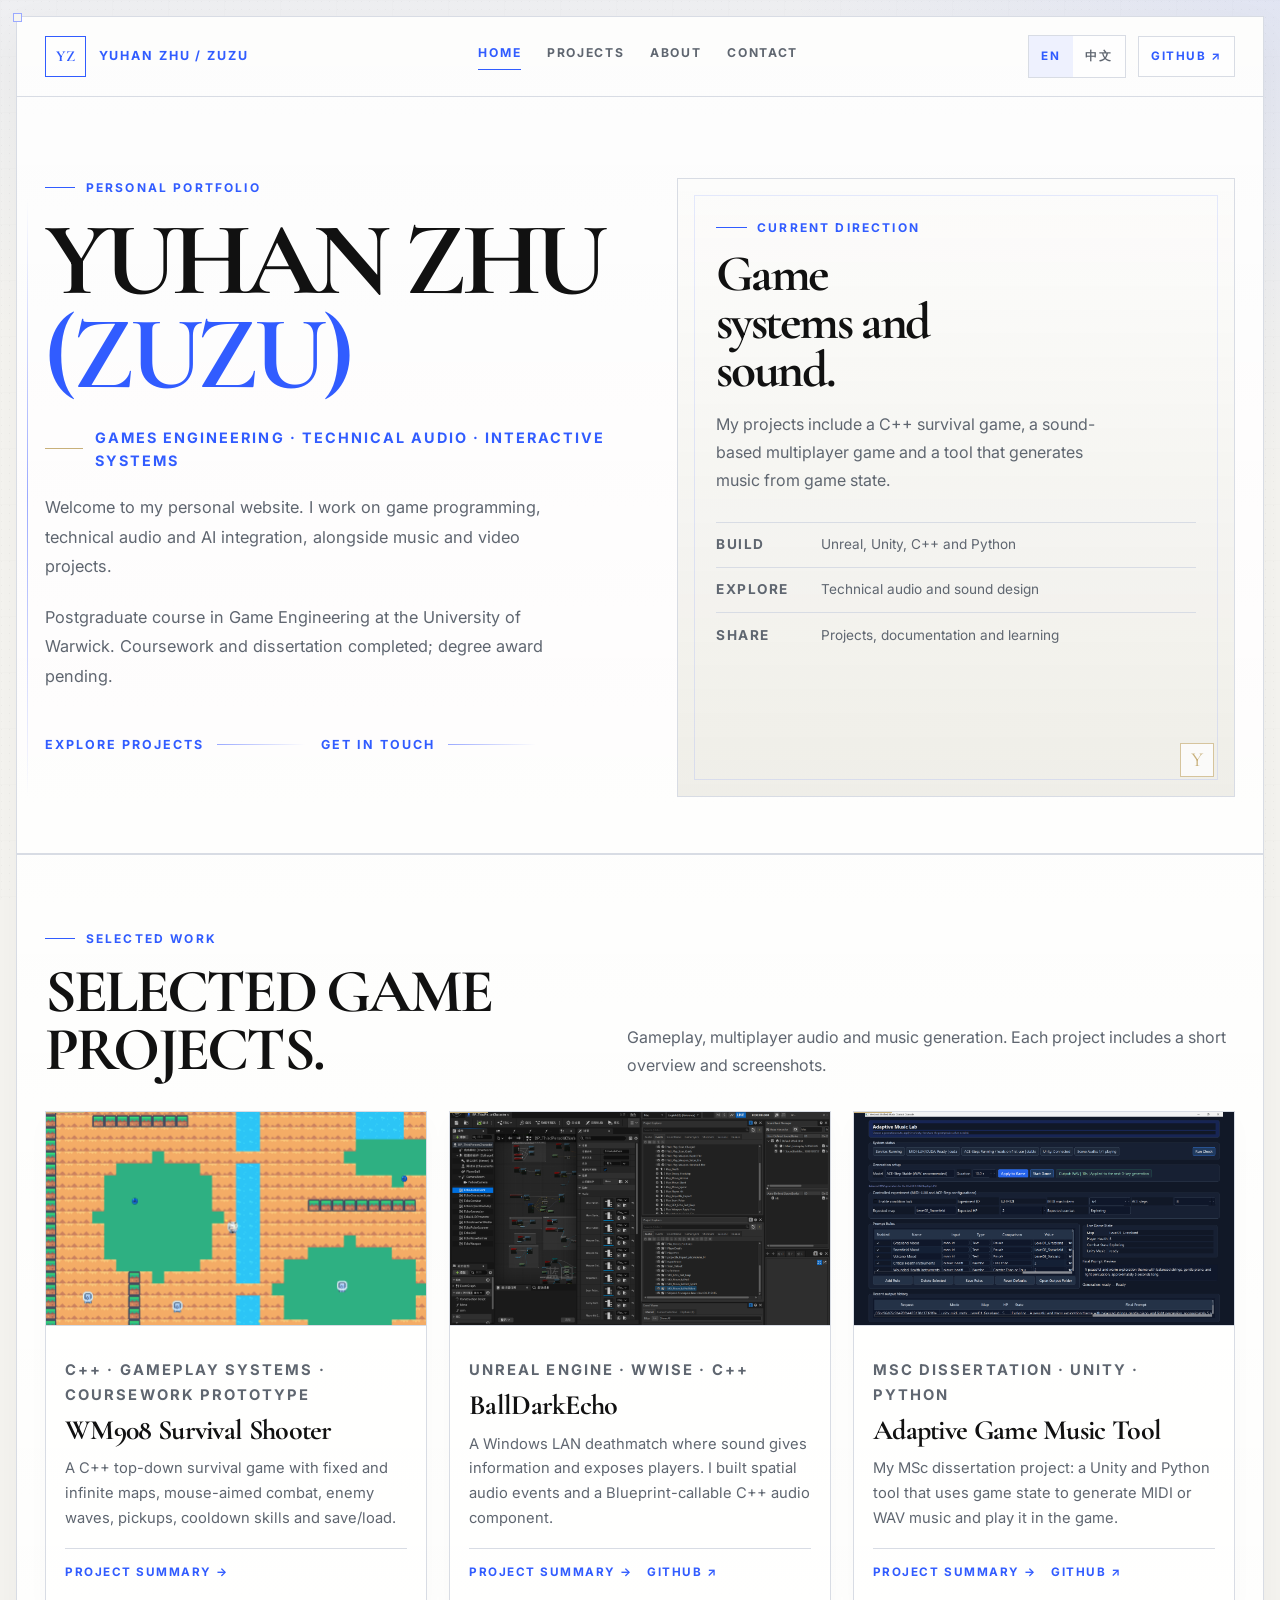
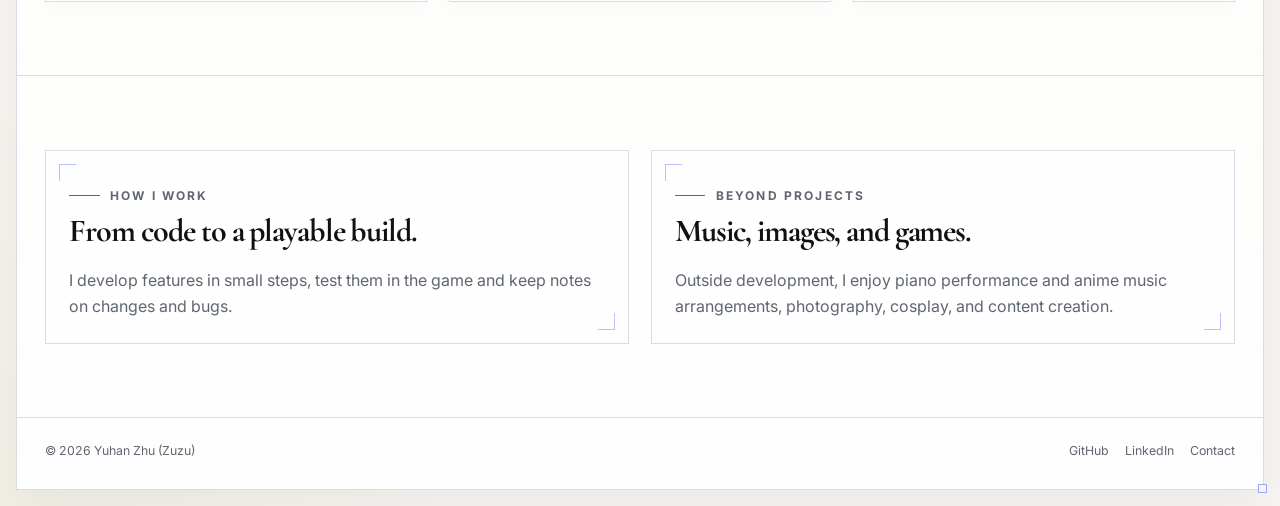
==== index.html @ 598cd9bc "Separate postgraduate summary and remove Now page" ====
<!doctype html>
<html lang="en" data-language="en">
<head>
  <meta charset="utf-8">
  <meta name="viewport" content="width=device-width, initial-scale=1">
  <title>Yuhan Zhu (Zuzu) | Personal Portfolio</title>
  <meta name="description" content="The personal portfolio of Yuhan Zhu (Zuzu), currently exploring game engineering, technical audio, interactive systems, and adaptive music.">
  <link rel="canonical" href="https://inovamenz-code.github.io/">
  <link rel="icon" type="image/svg+xml" href="assets/favicon.svg">
  <link rel="preconnect" href="https://fonts.googleapis.com">
  <link rel="preconnect" href="https://fonts.gstatic.com" crossorigin>
  <link href="https://fonts.googleapis.com/css2?family=Cormorant+Garamond:wght@600;700&family=Inter:wght@400;500;600;700;800&display=swap" rel="stylesheet">
  <link rel="stylesheet" href="assets/site.css?v=20261102-music-screenshots">
</head>
<body>
  <a class="skip-link" href="#main-content"><span data-lang="en">Skip to content</span><span data-lang="zh">跳至内容</span></a>
  <div class="site-shell">
    <header class="topbar">
      <a class="brand" href="index.html" aria-label="Yuhan Zhu home">
        <span class="brand-mark" aria-hidden="true">YZ</span>
        <span>Yuhan Zhu <span aria-hidden="true">/</span> Zuzu</span>
      </a>
      <nav class="site-nav" aria-label="Primary" data-label-en="Primary" data-label-zh="主导航">
        <a href="index.html" aria-current="page"><span data-lang="en">Home</span><span data-lang="zh">主页</span></a>
        <a href="projects.html"><span data-lang="en">Projects</span><span data-lang="zh">项目</span></a>
        <a href="about.html"><span data-lang="en">About</span><span data-lang="zh">关于我</span></a>
        <a href="contact.html"><span data-lang="en">Contact</span><span data-lang="zh">联系</span></a>
      </nav>
      <div class="nav-tools">
        <div class="lang-switch" aria-label="Language selection" data-label-en="Language selection" data-label-zh="语言选择">
          <button class="lang-button" type="button" data-set-language="en" aria-pressed="true">EN</button>
          <button class="lang-button" type="button" data-set-language="zh" aria-pressed="false">中文</button>
        </div>
        <a class="nav-github" href="https://github.com/inovamenz-code" target="_blank" rel="noopener noreferrer">GitHub ↗</a>
      </div>
    </header>

    <main id="main-content">
      <section class="hero">
        <div>
          <p class="eyebrow"><span data-lang="en">Personal portfolio</span><span data-lang="zh">个人主页</span></p>
          <h1><span data-lang="en">Yuhan Zhu <span>(Zuzu)</span></span><span data-lang="zh">朱语涵 <span>(Zuzu)</span></span></h1>
          <p class="hero-role"><span data-lang="en">Games Engineering · Technical Audio · Interactive Systems</span><span data-lang="zh">游戏工程 · 技术音频 · 交互式系统</span></p>
          <p class="hero-summary">
            <span data-lang-block="en">Welcome to my personal website. I work on game programming, technical audio and AI integration, alongside music and video projects.</span>
            <span data-lang-block="zh">欢迎来到我的个人网站。我做游戏编程、技术音频和 AI 集成，也参与音乐与影像创作。</span>
          </p>
          <p class="hero-summary">
            <span data-lang-block="en">Postgraduate course in Game Engineering at the University of Warwick. Coursework and dissertation completed; degree award pending.</span>
            <span data-lang-block="zh">华威大学游戏工程研究生课程与毕设已完成，学位待授予。</span>
          </p>
          <div class="button-row">
            <a class="button-primary" href="projects.html"><span data-lang="en">Explore projects</span><span data-lang="zh">查看项目</span></a>
            <a class="button-secondary" href="contact.html"><span data-lang="en">Get in touch</span><span data-lang="zh">联系我</span></a>
          </div>
        </div>
        <aside class="hero-panel" aria-label="Current direction" data-label-en="Current direction" data-label-zh="当前方向">
          <div class="hero-panel-inner">
            <p class="eyebrow"><span data-lang="en">Current direction</span><span data-lang="zh">当前方向</span></p>
            <h2><span data-lang="en">Game systems and sound.</span><span data-lang="zh">游戏系统与声音。</span></h2>
            <p><span data-lang-block="en">My projects include a C++ survival game, a sound-based multiplayer game and a tool that generates music from game state.</span><span data-lang-block="zh">我的项目包括 C++ 生存游戏、以声音定位的多人游戏，以及根据游戏状态生成音乐的工具。</span></p>
            <div class="signal-list">
              <div><strong><span data-lang="en">Build</span><span data-lang="zh">构建</span></strong><span><span data-lang="en">Unreal, Unity, C++ and Python</span><span data-lang="zh">Unreal、Unity、C++ 与 Python</span></span></div>
              <div><strong><span data-lang="en">Explore</span><span data-lang="zh">探索</span></strong><span><span data-lang="en">Technical audio and sound design</span><span data-lang="zh">技术音频与音效设计</span></span></div>
              <div><strong><span data-lang="en">Share</span><span data-lang="zh">分享</span></strong><span><span data-lang="en">Projects, documentation and learning</span><span data-lang="zh">项目、文档与学习记录</span></span></div>
            </div>
          </div>
        </aside>
      </section>

      <section class="section" aria-labelledby="featured-title">
        <div class="section-head">
          <div>
            <p class="eyebrow"><span data-lang="en">Selected work</span><span data-lang="zh">精选项目</span></p>
            <h2 class="section-title" id="featured-title"><span data-lang="en">Selected game projects.</span><span data-lang="zh">游戏与音频作品。</span></h2>
          </div>
          <p class="section-intro"><span data-lang-block="en">Gameplay, multiplayer audio and music generation. Each project includes a short overview and screenshots.</span><span data-lang-block="zh">玩法系统、多人游戏音频与音乐生成。下面是项目简介和实际截图。</span></p>
        </div>
        <div class="project-grid">
          <article class="project-card">
            <img class="project-image" src="assets/images/wm908-survival-shooter.png" alt="Gameplay screenshot from the WM908 Survival Shooter prototype" data-alt-en="Gameplay screenshot from the WM908 Survival Shooter prototype" data-alt-zh="WM908 生存射击原型的实际游戏画面">
            <div class="project-body">
              <p class="project-kicker">C++ · Gameplay Systems · Coursework Prototype</p>
              <h3><span data-lang="en">WM908 Survival Shooter</span><span data-lang="zh">WM908 生存射击原型</span></h3>
              <p><span data-lang-block="en">A C++ top-down survival game with fixed and infinite maps, mouse-aimed combat, enemy waves, pickups, cooldown skills and save/load.</span><span data-lang-block="zh">用 C++ 制作的俯视生存游戏，包含固定与无限地图、鼠标瞄准战斗、敌人生成、拾取物、冷却技能和存档读档。</span></p>
              <div class="project-links"><a href="projects.html#survival-prototype"><span data-lang="en">Project summary →</span><span data-lang="zh">项目简介 →</span></a></div>
            </div>
          </article>
          <article class="project-card">
            <img class="project-image" src="assets/images/darkecho-audio-system.png" alt="Unreal Blueprint and Wwise event setup for BallDarkEcho" data-alt-en="Unreal Blueprint and Wwise event setup for BallDarkEcho" data-alt-zh="BallDarkEcho 的 Unreal Blueprint 与 Wwise 事件设置">
            <div class="project-body">
              <p class="project-kicker">Unreal Engine · Wwise · C++</p>
              <h3>BallDarkEcho</h3>
              <p><span data-lang-block="en">A Windows LAN deathmatch where sound gives information and exposes players. I built spatial audio events and a Blueprint-callable C++ audio component.</span><span data-lang-block="zh">一款 Windows 局域网死亡竞赛游戏：声音既传递信息，也会暴露玩家。我实现了空间音频事件与可供 Blueprint 调用的 C++ 音频组件。</span></p>
              <div class="project-links"><a href="projects.html#dark-echo"><span data-lang="en">Project summary →</span><span data-lang="zh">项目简介 →</span></a><a href="https://github.com/inovamenz-code/ball-dark-echo" target="_blank" rel="noopener noreferrer">GitHub ↗</a></div>
            </div>
          </article>
          <article class="project-card">
            <a class="project-media" href="assets/images/adaptive-music-control-console.png" target="_blank" rel="noopener noreferrer" aria-label="Open full-size music control console screenshot" data-label-en="Open full-size music control console screenshot" data-label-zh="查看音乐控制台完整截图">
              <img class="project-image project-image--ui" src="assets/images/adaptive-music-control-console.png" alt="Adaptive Music Lab control console with model selection, prompt rules and live Unity state" data-alt-en="Adaptive Music Lab control console with model selection, prompt rules and live Unity state" data-alt-zh="Adaptive Music Lab 控制台：模型选择、提示词规则与 Unity 实时状态" loading="lazy" decoding="async">
            </a>
            <div class="project-body">
              <p class="project-kicker">MSc Dissertation · Unity · Python</p>
              <h3><span data-lang="en">Adaptive Game Music Tool</span><span data-lang="zh">自适应游戏音乐工具</span></h3>
              <p><span data-lang-block="en">My MSc dissertation project: a Unity and Python tool that uses game state to generate MIDI or WAV music and play it in the game.</span><span data-lang-block="zh">我的硕士毕设项目：使用 Unity 与 Python，根据游戏状态生成 MIDI 或 WAV 音乐，并在游戏中播放。</span></p>
              <div class="project-links"><a href="projects.html#adaptive-music"><span data-lang="en">Project summary →</span><span data-lang="zh">项目简介 →</span></a><a href="https://github.com/inovamenz-code/adaptive-game-music" target="_blank" rel="noopener noreferrer">GitHub ↗</a></div>
            </div>
          </article>
        </div>
      </section>

      <section class="section" aria-labelledby="approach-title">
        <div class="info-grid">
          <article class="info-card">
            <p class="eyebrow"><span data-lang="en">How I work</span><span data-lang="zh">我的工作方式</span></p>
            <h2 id="approach-title"><span data-lang="en">From code to a playable build.</span><span data-lang="zh">从代码到可运行的版本。</span></h2>
            <p><span data-lang-block="en">I develop features in small steps, test them in the game and keep notes on changes and bugs.</span><span data-lang-block="zh">我习惯逐步实现功能，放进游戏里测试，并记录改动和遇到的问题。</span></p>
          </article>
          <article class="info-card">
            <p class="eyebrow"><span data-lang="en">Beyond projects</span><span data-lang="zh">项目之外</span></p>
            <h2><span data-lang="en">Music, images, and games.</span><span data-lang="zh">音乐、影像与游戏。</span></h2>
            <p><span data-lang-block="en">Outside development, I enjoy piano performance and anime music arrangements, photography, cosplay, and content creation.</span><span data-lang-block="zh">开发之外，我喜欢钢琴演奏与动漫音乐改编，也关注摄影、Cosplay 和内容创作。</span></p>
          </article>
        </div>
      </section>
    </main>

    <footer class="site-footer">
      <span>© 2026 Yuhan Zhu (Zuzu)</span>
      <nav aria-label="Footer" data-label-en="Footer" data-label-zh="页脚导航"><a href="https://github.com/inovamenz-code" target="_blank" rel="noopener noreferrer">GitHub</a><a href="https://www.linkedin.com/in/yuhan-zhu-52607a36a/" target="_blank" rel="noopener noreferrer">LinkedIn</a><a href="contact.html"><span data-lang="en">Contact</span><span data-lang="zh">联系</span></a></nav>
    </footer>
  </div>
  <script src="assets/site.js"></script>
</body>
</html>
---- assets/site.css ----
:root {
  --bg-main: #f6f5f1;
  --bg-soft: #efeee8;
  --bg-panel: rgba(255, 255, 255, 0.78);
  --text-main: #111111;
  --text-muted: #5f6670;
  --line-soft: #d8dce4;
  --blue-main: #315cff;
  --blue-soft: #6c86ff;
  --blue-line: #9aa9ff;
  --gold-main: #c8b07a;
  --shadow-soft: 0 18px 45px rgba(17, 17, 17, 0.05);
  --content-width: 1380px;
}

* { box-sizing: border-box; }

html { scroll-behavior: smooth; }

body {
  margin: 0;
  overflow-x: hidden;
  color: var(--text-main);
  font-family: Inter, ui-sans-serif, system-ui, -apple-system, BlinkMacSystemFont, "Segoe UI", sans-serif;
  line-height: 1.6;
  background:
    linear-gradient(180deg, rgba(49, 92, 255, 0.04), transparent 16%),
    radial-gradient(circle at top right, rgba(49, 92, 255, 0.07), transparent 20%),
    radial-gradient(circle at bottom left, rgba(200, 176, 122, 0.09), transparent 18%),
    var(--bg-main);
}

body::before {
  position: fixed;
  z-index: -1;
  inset: 0;
  opacity: 0.55;
  pointer-events: none;
  background-image:
    linear-gradient(rgba(0, 0, 0, 0.016) 1px, transparent 1px),
    linear-gradient(90deg, rgba(0, 0, 0, 0.016) 1px, transparent 1px),
    radial-gradient(circle at 20% 20%, rgba(0, 0, 0, 0.06) 0.6px, transparent 0.8px);
  background-size: 56px 56px, 56px 56px, 8px 8px;
  content: "";
}

a { color: inherit; text-decoration: none; }

button { font: inherit; }

img,
svg { display: block; max-width: 100%; }

a:focus-visible,
button:focus-visible {
  outline: 2px solid var(--blue-main);
  outline-offset: 4px;
}

.skip-link {
  position: absolute;
  z-index: 20;
  top: -4rem;
  left: 1rem;
  padding: 0.6rem 0.9rem;
  color: #fff;
  background: var(--blue-main);
}

.skip-link:focus { top: 1rem; }

.site-shell {
  position: relative;
  width: min(calc(100% - 32px), var(--content-width));
  min-height: calc(100vh - 32px);
  margin: 16px auto;
  border: 1px solid var(--line-soft);
  background:
    linear-gradient(180deg, rgba(255, 255, 255, 0.82), rgba(255, 255, 255, 0.9)),
    var(--bg-main);
  box-shadow: var(--shadow-soft);
}

.site-shell::before,
.site-shell::after {
  position: absolute;
  width: 7px;
  height: 7px;
  border: 1px solid var(--blue-line);
  background: var(--bg-main);
  content: "";
}

.site-shell::before { top: -4px; left: -4px; }
.site-shell::after { right: -4px; bottom: -4px; }

.topbar,
.hero,
.page-hero,
.section,
.site-footer {
  position: relative;
  padding-right: clamp(18px, 3vw, 28px);
  padding-left: clamp(18px, 3vw, 28px);
}

.topbar {
  display: flex;
  align-items: center;
  justify-content: space-between;
  gap: 1.25rem;
  padding-top: 1.1rem;
  padding-bottom: 1.1rem;
  border-bottom: 1px solid var(--line-soft);
  flex-wrap: wrap;
}

.brand {
  display: inline-flex;
  align-items: center;
  gap: 0.8rem;
  color: var(--blue-main);
  font-size: 0.78rem;
  font-weight: 700;
  letter-spacing: 0.15em;
  text-transform: uppercase;
  white-space: nowrap;
}

.brand-mark {
  display: grid;
  width: 2.55rem;
  height: 2.55rem;
  place-items: center;
  border: 1px solid var(--blue-main);
  color: var(--blue-main);
  background: rgba(255, 255, 255, 0.55);
  clip-path: none;
  font-family: "Cormorant Garamond", Georgia, serif;
  font-size: 0.96rem;
  font-weight: 700;
  letter-spacing: 0;
}

.site-nav {
  display: flex;
  align-items: center;
  justify-content: center;
  gap: clamp(0.75rem, 2vw, 1.75rem);
  flex-wrap: wrap;
}

.site-nav a {
  position: relative;
  padding: 0 0 0.5rem;
  color: var(--text-muted);
  font-size: 0.76rem;
  font-weight: 700;
  letter-spacing: 0.14em;
  text-transform: uppercase;
  transition: color 180ms ease;
}

.site-nav a::after {
  position: absolute;
  right: 0;
  bottom: 0;
  left: 0;
  height: 1px;
  background: var(--blue-main);
  transform: scaleX(0);
  transform-origin: left;
  transition: transform 180ms ease;
  content: "";
}

.site-nav a:hover,
.site-nav a[aria-current="page"] { color: var(--blue-main); }

.site-nav a:hover::after,
.site-nav a[aria-current="page"]::after { transform: scaleX(1); }

.nav-tools {
  display: flex;
  align-items: center;
  gap: 0.75rem;
  flex-wrap: wrap;
}

.lang-switch {
  display: inline-flex;
  overflow: hidden;
  border: 1px solid var(--line-soft);
  background: var(--bg-panel);
}

.lang-button,
.nav-github {
  display: inline-flex;
  align-items: center;
  min-height: 2.6rem;
  padding: 0.6rem 0.78rem;
  border: 0;
  color: var(--text-muted);
  background: transparent;
  font-size: 0.73rem;
  font-weight: 700;
  letter-spacing: 0.13em;
  text-transform: uppercase;
  transition: border-color 180ms ease, transform 180ms ease, background 180ms ease, color 180ms ease;
}

.lang-button { cursor: pointer; }

.lang-button[aria-pressed="true"] {
  color: var(--blue-main);
  background: rgba(49, 92, 255, 0.08);
}

.nav-github {
  border: 1px solid var(--line-soft);
  color: var(--blue-main);
  background: var(--bg-panel);
}

.nav-github:hover,
.lang-button:hover {
  color: var(--blue-main);
  border-color: var(--blue-main);
  background: rgba(49, 92, 255, 0.04);
  transform: translateY(-1px);
}

main { min-height: calc(100vh - 180px); }

.eyebrow {
  display: flex;
  align-items: center;
  gap: 0.65rem;
  margin: 0 0 0.9rem;
  color: var(--blue-main);
  font-size: 0.75rem;
  font-weight: 700;
  letter-spacing: 0.18em;
  text-transform: uppercase;
}

.eyebrow::before {
  width: 1.9rem;
  height: 1px;
  background: currentColor;
  content: "";
}

.hero {
  display: grid;
  grid-template-columns: minmax(0, 1.02fr) minmax(320px, 0.98fr);
  gap: clamp(1.8rem, 4vw, 3.5rem);
  padding-top: clamp(2.4rem, 7vw, 5.1rem);
  padding-bottom: clamp(2.2rem, 5vw, 3.5rem);
  border-bottom: 1px solid var(--line-soft);
}

.hero > div:first-child { position: relative; padding-bottom: 1.9rem; }

.hero > div:first-child::before {
  position: absolute;
  top: 1.25rem;
  bottom: 0;
  left: -1.1rem;
  width: 1px;
  background: linear-gradient(180deg, transparent, var(--blue-line), transparent);
  content: "";
}

.hero h1,
.page-title {
  max-width: 14ch;
  margin: 1.05rem 0 0;
  color: var(--text-main);
  font-family: "Cormorant Garamond", Georgia, serif;
  font-size: clamp(3.7rem, 8.5vw, 6.5rem);
  font-weight: 700;
  letter-spacing: -0.05em;
  line-height: 0.9;
  text-transform: uppercase;
}

.hero h1 > span { color: var(--text-main); }
.hero h1 > span > span { color: var(--blue-main); }

.hero-role {
  display: flex;
  align-items: center;
  gap: 0.75rem;
  margin: 1.5rem 0 0;
  color: var(--blue-main);
  font-size: 0.9rem;
  font-weight: 700;
  letter-spacing: 0.14em;
  text-transform: uppercase;
}

.hero-role::before {
  width: 2.7rem;
  height: 1px;
  background: var(--gold-main);
  content: "";
}

.hero-summary {
  max-width: 34rem;
  margin: 1.35rem 0 0;
  color: var(--text-muted);
  font-size: 1.02rem;
  line-height: 1.8;
}

.button-row { display: flex; flex-wrap: wrap; gap: 1rem; margin-top: 2rem; }

.button-primary,
.button-secondary {
  display: inline-flex;
  align-items: center;
  min-height: 2.75rem;
  padding: 0.6rem 0;
  border: 0;
  color: var(--blue-main);
  background: transparent;
  font-size: 0.78rem;
  font-weight: 700;
  letter-spacing: 0.16em;
  text-transform: uppercase;
  transition: color 180ms ease, transform 180ms ease;
}

.button-primary::after,
.button-secondary::after {
  width: 5.5rem;
  height: 1px;
  margin-left: 0.8rem;
  background: linear-gradient(90deg, var(--blue-line), transparent);
  content: "";
}

.button-primary:hover,
.button-secondary:hover { color: var(--text-main); transform: translateX(2px); }

.hero-panel {
  position: relative;
  min-height: 31rem;
  overflow: hidden;
  border: 1px solid var(--line-soft);
  color: var(--text-main);
  background:
    linear-gradient(180deg, rgba(255, 255, 255, 0.84), rgba(239, 238, 232, 0.94)),
    var(--bg-soft);
}

.hero-panel::before {
  position: absolute;
  inset: 1rem;
  border: 1px solid rgba(49, 92, 255, 0.12);
  content: "";
}

.hero-panel::after {
  position: absolute;
  right: 1.25rem;
  bottom: 1.2rem;
  display: grid;
  width: 2rem;
  height: 2rem;
  place-items: center;
  border: 1px solid rgba(200, 176, 122, 0.72);
  color: var(--gold-main);
  background: rgba(255, 255, 255, 0.72);
  font-family: "Cormorant Garamond", Georgia, serif;
  font-size: 1.25rem;
  content: "Y";
}

.hero-panel-inner { position: relative; z-index: 1; padding: clamp(1.5rem, 4vw, 2.4rem); }

.hero-panel .eyebrow { color: var(--blue-main); }

.hero-panel h2 {
  max-width: 10ch;
  margin: 0;
  color: var(--text-main);
  font-family: "Cormorant Garamond", Georgia, serif;
  font-size: clamp(2.65rem, 4vw, 4rem);
  letter-spacing: -0.045em;
  line-height: 0.93;
}

.hero-panel h2 span { color: var(--text-main); }

.hero-panel p:not(.eyebrow) {
  max-width: 24rem;
  margin: 1rem 0 0;
  color: var(--text-muted);
  line-height: 1.75;
}

.signal-list { display: grid; gap: 0.7rem; margin: 1.75rem 0 0; }

.signal-list div {
  display: flex;
  gap: 0.75rem;
  align-items: baseline;
  padding-top: 0.7rem;
  border-top: 1px solid var(--line-soft);
}

.signal-list strong {
  min-width: 5.8rem;
  color: var(--blue-main);
  font-size: 0.69rem;
  letter-spacing: 0.13em;
  text-transform: uppercase;
}

.signal-list span { min-width: 0; color: var(--text-muted); font-size: 0.85rem; overflow-wrap: anywhere; }

.section {
  padding-top: clamp(2.5rem, 6vw, 4.6rem);
  padding-bottom: clamp(2.5rem, 6vw, 4.6rem);
  border-top: 1px solid var(--line-soft);
}

.section:first-of-type { border-top: 0; }

.section-head {
  display: flex;
  align-items: end;
  justify-content: space-between;
  gap: 1.5rem;
  margin-bottom: 2rem;
}

.section-title {
  max-width: 19ch;
  margin: 0.6rem 0 0;
  color: var(--text-main);
  font-family: "Cormorant Garamond", Georgia, serif;
  font-size: clamp(2.4rem, 4.8vw, 4rem);
  letter-spacing: -0.045em;
  line-height: 0.95;
  text-transform: uppercase;
}

.section-intro,
.page-intro { max-width: 38rem; margin: 0; color: var(--text-muted); line-height: 1.75; }

.project-grid {
  display: grid;
  grid-template-columns: repeat(3, minmax(0, 1fr));
  gap: 1.35rem;
}

.project-grid--all { grid-template-columns: repeat(2, minmax(0, 1fr)); }

.project-card {
  position: relative;
  display: flex;
  flex-direction: column;
  min-height: 100%;
  overflow: hidden;
  border: 1px solid var(--line-soft);
  background: var(--bg-panel);
  box-shadow: 0 10px 22px rgba(17, 17, 17, 0.025);
  transition: transform 180ms ease, border-color 180ms ease, box-shadow 180ms ease;
}

.project-card::before {
  position: absolute;
  z-index: 1;
  top: 0;
  left: 0;
  width: 2.4rem;
  height: 1px;
  background: var(--gold-main);
  content: "";
}

.project-card:hover {
  border-color: rgba(49, 92, 255, 0.45);
  box-shadow: 0 16px 34px rgba(49, 92, 255, 0.08);
  transform: translateY(-4px);
}

.project-image {
  width: 100%;
  aspect-ratio: 16 / 9;
  object-fit: cover;
  border-bottom: 1px solid var(--line-soft);
  background: var(--bg-soft);
}

.project-media { display: block; }

.project-image--ui {
  object-fit: contain;
  background: #111827;
}

.project-card .project-media-caption {
  font-size: 0.8rem;
  line-height: 1.55;
}

.project-shot { margin: 1rem 0; }

.project-shot img {
  width: 100%;
  height: auto;
  border: 1px solid var(--line-soft);
}

.project-shot figcaption {
  margin-top: 0.6rem;
  color: var(--text-muted);
  font-size: 0.8rem;
  line-height: 1.55;
}

.project-body { display: flex; flex: 1; flex-direction: column; padding: 1.2rem; }

.project-kicker {
  margin: 0;
  color: var(--blue-main);
  font-size: 0.68rem;
  font-weight: 700;
  letter-spacing: 0.14em;
  text-transform: uppercase;
}

.project-card h2,
.project-card h3 {
  margin: 0.5rem 0 0;
  color: var(--text-main);
  font-family: "Cormorant Garamond", Georgia, serif;
  font-size: 1.75rem;
  letter-spacing: -0.025em;
  line-height: 1;
}

.project-card p { margin: 0.8rem 0 0; color: var(--text-muted); font-size: 0.92rem; line-height: 1.68; }

.tag-list { display: flex; flex-wrap: wrap; gap: 0.45rem; margin: 1.05rem 0 0; }

.tag {
  padding: 0.23rem 0.42rem;
  border: 1px solid var(--blue-line);
  color: var(--blue-main);
  background: rgba(49, 92, 255, 0.035);
  font-size: 0.64rem;
  font-weight: 700;
  letter-spacing: 0.1em;
  text-transform: uppercase;
}

.project-links {
  display: flex;
  flex-wrap: wrap;
  gap: 0.9rem;
  margin: 1.1rem 0 0;
  padding-top: 0.85rem;
  border-top: 1px solid var(--line-soft);
  color: var(--blue-main);
  font-size: 0.73rem;
  font-weight: 700;
  letter-spacing: 0.13em;
  text-transform: uppercase;
}

.project-links a:hover { color: var(--text-main); }

.page-hero { padding-top: clamp(2.8rem, 7vw, 5.7rem); padding-bottom: 3.1rem; }

.page-title { max-width: 16ch; font-size: clamp(3.1rem, 6.8vw, 5.7rem); }

.page-intro { margin-top: 1.25rem; font-size: 1.02rem; }

.info-grid { display: grid; grid-template-columns: repeat(2, minmax(0, 1fr)); gap: 1.35rem; }

.info-card {
  position: relative;
  padding: 1.45rem;
  border: 1px solid var(--line-soft);
  background: linear-gradient(180deg, rgba(255, 255, 255, 0.74), rgba(255, 255, 255, 0.48));
}

.info-card::before,
.info-card::after {
  position: absolute;
  width: 1rem;
  height: 1rem;
  border-top: 1px solid var(--blue-line);
  border-left: 1px solid var(--blue-line);
  opacity: 0.7;
  content: "";
}

.info-card::before { top: 0.8rem; left: 0.8rem; }
.info-card::after { right: 0.8rem; bottom: 0.8rem; transform: rotate(180deg); }

.info-card h2 {
  margin: 0;
  color: var(--text-main);
  font-family: "Cormorant Garamond", Georgia, serif;
  font-size: 2rem;
  letter-spacing: -0.035em;
}

.info-card p,
.info-card ul { position: relative; z-index: 1; color: var(--text-muted); }
.info-card p { margin: 0.75rem 0 0; }
.info-card ul { margin: 0.8rem 0 0; padding-left: 1.1rem; }
.info-card li + li { margin-top: 0.35rem; }

.timeline { display: grid; gap: 0; border-left: 1px solid var(--blue-line); }

.timeline-item { position: relative; padding: 0 0 2rem 1.5rem; }

.timeline-item::before {
  position: absolute;
  top: 0.45rem;
  left: -0.34rem;
  width: 0.64rem;
  height: 0.64rem;
  border: 1px solid var(--blue-main);
  border-radius: 50%;
  background: var(--bg-main);
  box-shadow: 0 0 0 4px rgba(49, 92, 255, 0.07);
  content: "";
}

.timeline-item:last-child { padding-bottom: 0; }
.timeline-item h2 { margin: 0; color: var(--text-main); font-size: 1.05rem; }
.timeline-item p { max-width: 48rem; margin: 0.35rem 0 0; color: var(--text-muted); }

.contact-panel {
  display: grid;
  grid-template-columns: 0.9fr 1.1fr;
  gap: 1.35rem;
  padding: clamp(1.5rem, 4vw, 3rem);
  border: 1px solid var(--line-soft);
  background: linear-gradient(135deg, rgba(49, 92, 255, 0.08), rgba(255, 255, 255, 0.76));
}

.contact-panel h2 {
  margin: 0;
  color: var(--text-main);
  font-family: "Cormorant Garamond", Georgia, serif;
  font-size: clamp(2.7rem, 5vw, 4rem);
  letter-spacing: -0.045em;
  line-height: 0.95;
}

.contact-panel p { max-width: 30rem; color: var(--text-muted); }
.contact-list { display: grid; gap: 0.7rem; align-content: center; }

.contact-link {
  display: flex;
  justify-content: space-between;
  gap: 1rem;
  padding: 0.85rem 0;
  border-bottom: 1px solid var(--line-soft);
}

.contact-link strong { color: var(--blue-main); font-size: 0.72rem; letter-spacing: 0.11em; text-transform: uppercase; }
.contact-link span { color: var(--text-muted); text-align: right; }
.contact-link:hover span { color: var(--blue-main); }

.notice { padding: 1rem 1.1rem; border-left: 1px solid var(--gold-main); color: #6a552e; background: #fff9ed; }
.notice p { margin: 0; }

.site-footer {
  display: flex;
  align-items: center;
  justify-content: space-between;
  gap: 1rem;
  padding-top: 1.4rem;
  padding-bottom: 1.8rem;
  border-top: 1px solid var(--line-soft);
  color: var(--text-muted);
  font-size: 0.77rem;
}

.site-footer nav { display: flex; gap: 1rem; flex-wrap: wrap; }
.site-footer a:hover { color: var(--blue-main); }

[data-lang="zh"],
[data-lang-block="zh"] { display: none; }

[data-lang-block="en"] { display: block; }

html[data-language="zh"] [data-lang="en"],
html[data-language="zh"] [data-lang-block="en"] { display: none; }

html[data-language="zh"] [data-lang="zh"] { display: inline; }
html[data-language="zh"] [data-lang-block="zh"] { display: block; }

@media (max-width: 980px) {
  .topbar { align-items: flex-start; flex-direction: column; }
  .site-nav { justify-content: flex-start; }
  .hero,
  .contact-panel { grid-template-columns: 1fr; }
  .hero-panel { min-height: auto; }
  .project-grid { grid-template-columns: repeat(2, minmax(0, 1fr)); }
}

@media (max-width: 620px) {
  .site-shell { width: min(calc(100% - 18px), var(--content-width)); margin: 9px auto; }
  .topbar { gap: 0.7rem; }
  .site-nav { gap: 0.75rem 1rem; }
  .site-nav a { font-size: 0.7rem; }
  .nav-tools { width: 100%; justify-content: space-between; }
  .hero { padding-top: 3.25rem; }
  .hero > div:first-child::before { left: -0.85rem; }
  .hero h1 { font-size: clamp(3.1rem, 17vw, 4.5rem); }
  .page-title { font-size: clamp(2.35rem, 12.5vw, 3.2rem); }
  .hero-panel { min-height: 25rem; }
  .project-grid,
  .project-grid--all,
  .info-grid { grid-template-columns: 1fr; }
  .section-head,
  .site-footer,
  .contact-link { align-items: flex-start; flex-direction: column; }
  .contact-link span { text-align: left; }
}

@media (prefers-reduced-motion: reduce) {
  html { scroll-behavior: auto; }
  *,
  *::before,
  *::after {
    scroll-behavior: auto !important;
    transition-duration: 0.01ms !important;
    animation-duration: 0.01ms !important;
    animation-iteration-count: 1 !important;
  }
}
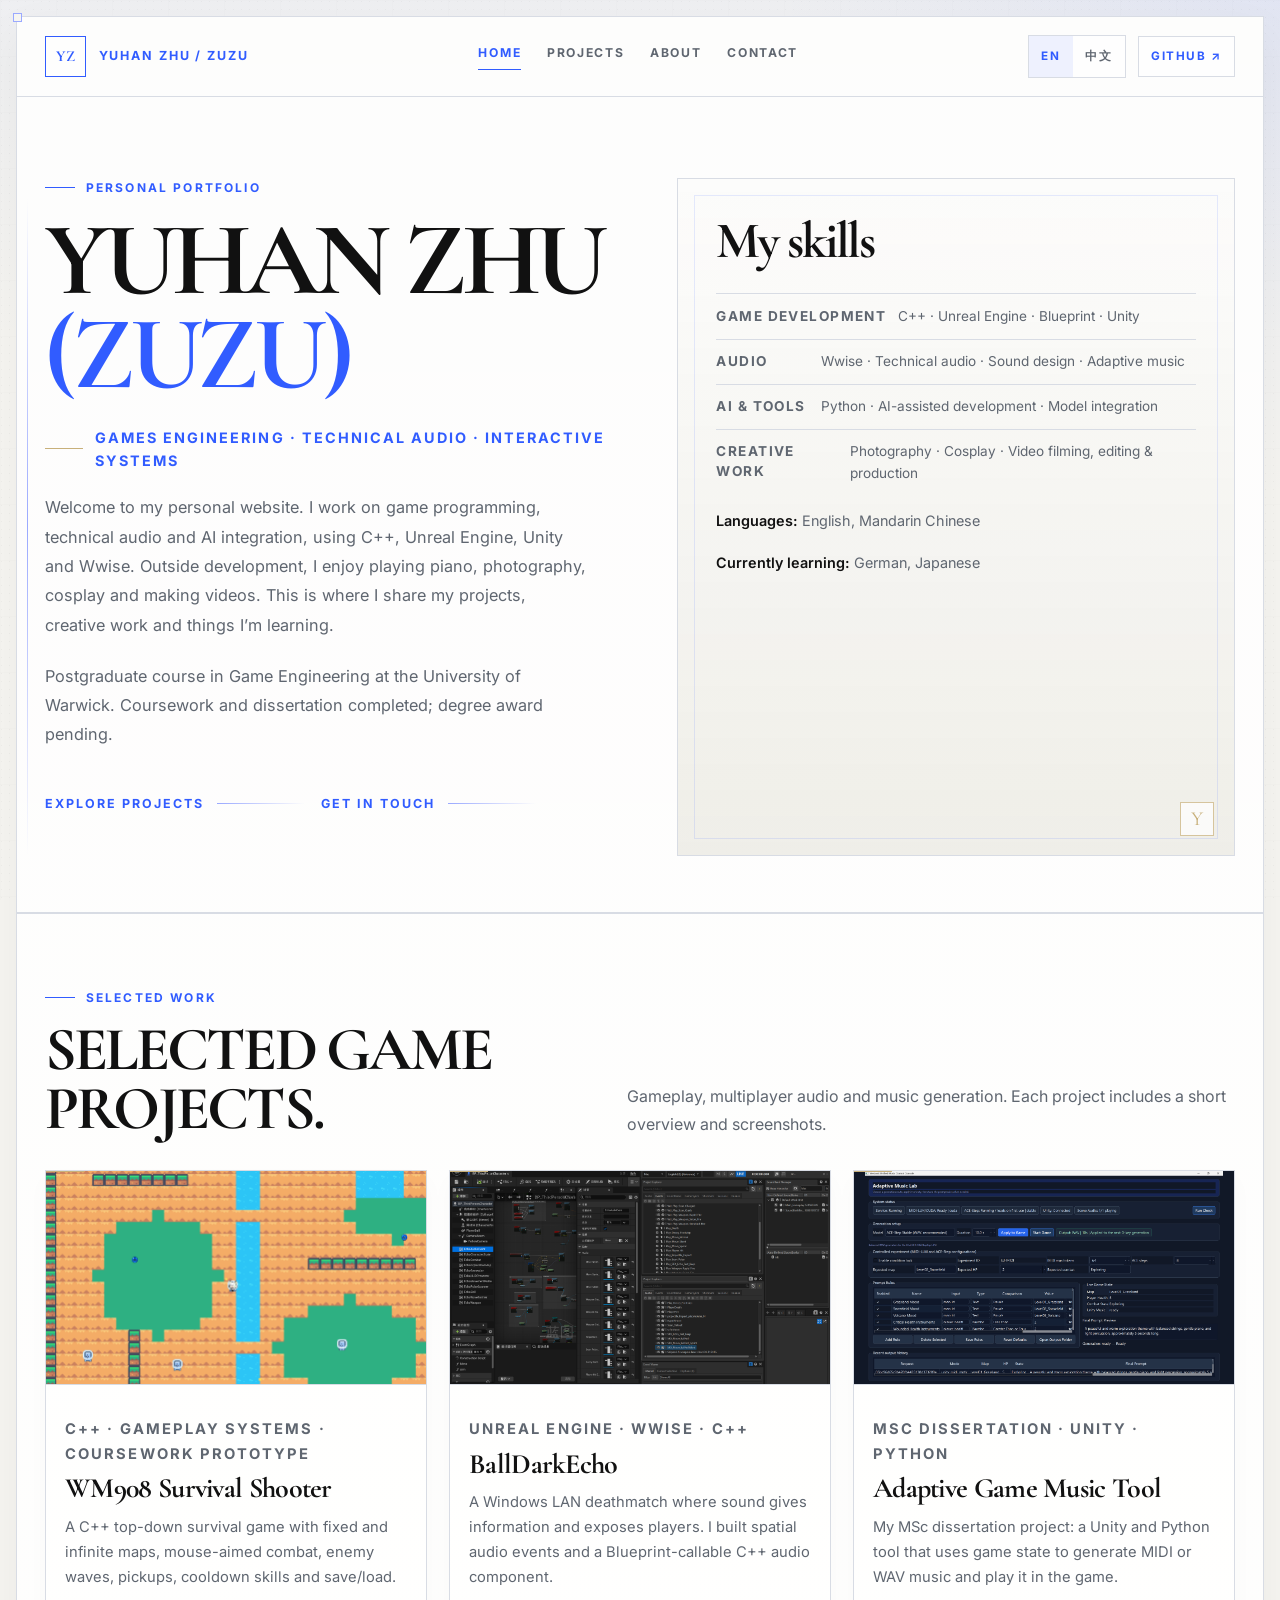
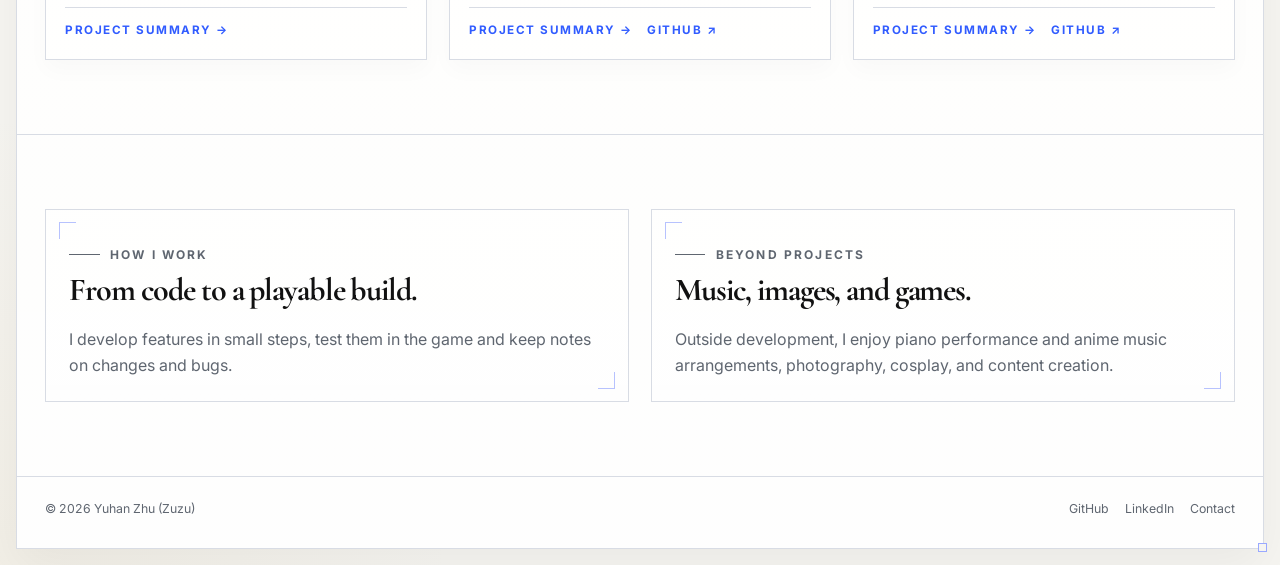
==== commit c6f16568: "Add personal introduction skills languages and contact interests" ====
--- a/index.html
+++ b/index.html
@@ -10,7 +10,7 @@
   <link rel="preconnect" href="https://fonts.googleapis.com">
   <link rel="preconnect" href="https://fonts.gstatic.com" crossorigin>
   <link href="https://fonts.googleapis.com/css2?family=Cormorant+Garamond:wght@600;700&family=Inter:wght@400;500;600;700;800&display=swap" rel="stylesheet">
-  <link rel="stylesheet" href="assets/site.css?v=20261102-music-screenshots">
+  <link rel="stylesheet" href="assets/site.css?v=20261102-personal-skills">
 </head>
 <body>
   <a class="skip-link" href="#main-content"><span data-lang="en">Skip to content</span><span data-lang="zh">跳至内容</span></a>
@@ -42,8 +42,8 @@
           <h1><span data-lang="en">Yuhan Zhu <span>(Zuzu)</span></span><span data-lang="zh">朱语涵 <span>(Zuzu)</span></span></h1>
           <p class="hero-role"><span data-lang="en">Games Engineering · Technical Audio · Interactive Systems</span><span data-lang="zh">游戏工程 · 技术音频 · 交互式系统</span></p>
           <p class="hero-summary">
-            <span data-lang-block="en">Welcome to my personal website. I work on game programming, technical audio and AI integration, alongside music and video projects.</span>
-            <span data-lang-block="zh">欢迎来到我的个人网站。我做游戏编程、技术音频和 AI 集成，也参与音乐与影像创作。</span>
+            <span data-lang-block="en">Welcome to my personal website. I work on game programming, technical audio and AI integration, using C++, Unreal Engine, Unity and Wwise. Outside development, I enjoy playing piano, photography, cosplay and making videos. This is where I share my projects, creative work and things I’m learning.</span>
+            <span data-lang-block="zh">欢迎来到我的个人网站。我做游戏编程、技术音频和 AI 集成，使用 C++、Unreal Engine、Unity 和 Wwise。开发之外，我喜欢弹钢琴、摄影、Cosplay，也参与视频拍摄与剪辑。在这里，我会分享自己的项目、创作和正在学习的东西。</span>
           </p>
           <p class="hero-summary">
             <span data-lang-block="en">Postgraduate course in Game Engineering at the University of Warwick. Coursework and dissertation completed; degree award pending.</span>
@@ -54,15 +54,18 @@
             <a class="button-secondary" href="contact.html"><span data-lang="en">Get in touch</span><span data-lang="zh">联系我</span></a>
           </div>
         </div>
-        <aside class="hero-panel" aria-label="Current direction" data-label-en="Current direction" data-label-zh="当前方向">
+        <aside class="hero-panel skills-panel" aria-label="My skills" data-label-en="My skills" data-label-zh="我的技能">
           <div class="hero-panel-inner">
-            <p class="eyebrow"><span data-lang="en">Current direction</span><span data-lang="zh">当前方向</span></p>
-            <h2><span data-lang="en">Game systems and sound.</span><span data-lang="zh">游戏系统与声音。</span></h2>
-            <p><span data-lang-block="en">My projects include a C++ survival game, a sound-based multiplayer game and a tool that generates music from game state.</span><span data-lang-block="zh">我的项目包括 C++ 生存游戏、以声音定位的多人游戏，以及根据游戏状态生成音乐的工具。</span></p>
+            <h2><span data-lang="en">My skills</span><span data-lang="zh">我的技能</span></h2>
             <div class="signal-list">
-              <div><strong><span data-lang="en">Build</span><span data-lang="zh">构建</span></strong><span><span data-lang="en">Unreal, Unity, C++ and Python</span><span data-lang="zh">Unreal、Unity、C++ 与 Python</span></span></div>
-              <div><strong><span data-lang="en">Explore</span><span data-lang="zh">探索</span></strong><span><span data-lang="en">Technical audio and sound design</span><span data-lang="zh">技术音频与音效设计</span></span></div>
-              <div><strong><span data-lang="en">Share</span><span data-lang="zh">分享</span></strong><span><span data-lang="en">Projects, documentation and learning</span><span data-lang="zh">项目、文档与学习记录</span></span></div>
+              <div><strong><span data-lang="en">Game development</span><span data-lang="zh">游戏开发</span></strong><span>C++ · Unreal Engine · Blueprint · Unity</span></div>
+              <div><strong><span data-lang="en">Audio</span><span data-lang="zh">音频</span></strong><span><span data-lang="en">Wwise · Technical audio · Sound design · Adaptive music</span><span data-lang="zh">Wwise · 技术音频 · 音效设计 · 自适应音乐</span></span></div>
+              <div><strong><span data-lang="en">AI &amp; tools</span><span data-lang="zh">AI 与工具</span></strong><span><span data-lang="en">Python · AI-assisted development · Model integration</span><span data-lang="zh">Python · AI 辅助开发 · 模型集成</span></span></div>
+              <div><strong><span data-lang="en">Creative work</span><span data-lang="zh">影像与创作</span></strong><span><span data-lang="en">Photography · Cosplay · Video filming, editing &amp; production</span><span data-lang="zh">摄影 · Cosplay · 视频拍摄、剪辑与制作</span></span></div>
+            </div>
+            <div class="language-details">
+              <p><strong><span data-lang="en">Languages:</span><span data-lang="zh">使用语言：</span></strong> <span data-lang="en">English, Mandarin Chinese</span><span data-lang="zh">英语、普通话</span></p>
+              <p><strong><span data-lang="en">Currently learning:</span><span data-lang="zh">正在学习：</span></strong> <span data-lang="en">German, Japanese</span><span data-lang="zh">德语、日语</span></p>
             </div>
           </div>
         </aside>
--- a/assets/site.css
+++ b/assets/site.css
@@ -673,6 +673,21 @@
 .contact-link strong { color: var(--blue-main); font-size: 0.72rem; letter-spacing: 0.11em; text-transform: uppercase; }
 .contact-link span { color: var(--text-muted); text-align: right; }
 .contact-link:hover span { color: var(--blue-main); }
+
+.skills-panel .signal-list div { grid-template-columns: minmax(7rem, 0.7fr) minmax(0, 1.3fr); }
+.skills-panel .signal-list strong { line-height: 1.5; }
+.language-details { margin-top: 1.5rem; }
+.language-details p { margin: 0.4rem 0; color: var(--text-muted); font-size: 0.9rem; line-height: 1.65; }
+.language-details strong { color: var(--text-main); font-weight: 600; }
+.contact-base { margin: 1.5rem 0 0; color: var(--text-muted); }
+.contact-interests { border-left: 1px solid var(--line-soft); padding-left: clamp(1.25rem, 3vw, 2.5rem); }
+.contact-interests p:not(.eyebrow) { margin-top: 1.5rem; line-height: 1.8; }
+
+@media (max-width: 700px) {
+  .contact-interests { border-left: 0; border-top: 1px solid var(--line-soft); padding: 1.5rem 0 0; }
+  .skills-panel .signal-list div { grid-template-columns: 1fr; gap: 0.35rem; }
+  .contact-link { flex-wrap: wrap; }
+}
 
 .notice { padding: 1rem 1.1rem; border-left: 1px solid var(--gold-main); color: #6a552e; background: #fff9ed; }
 .notice p { margin: 0; }
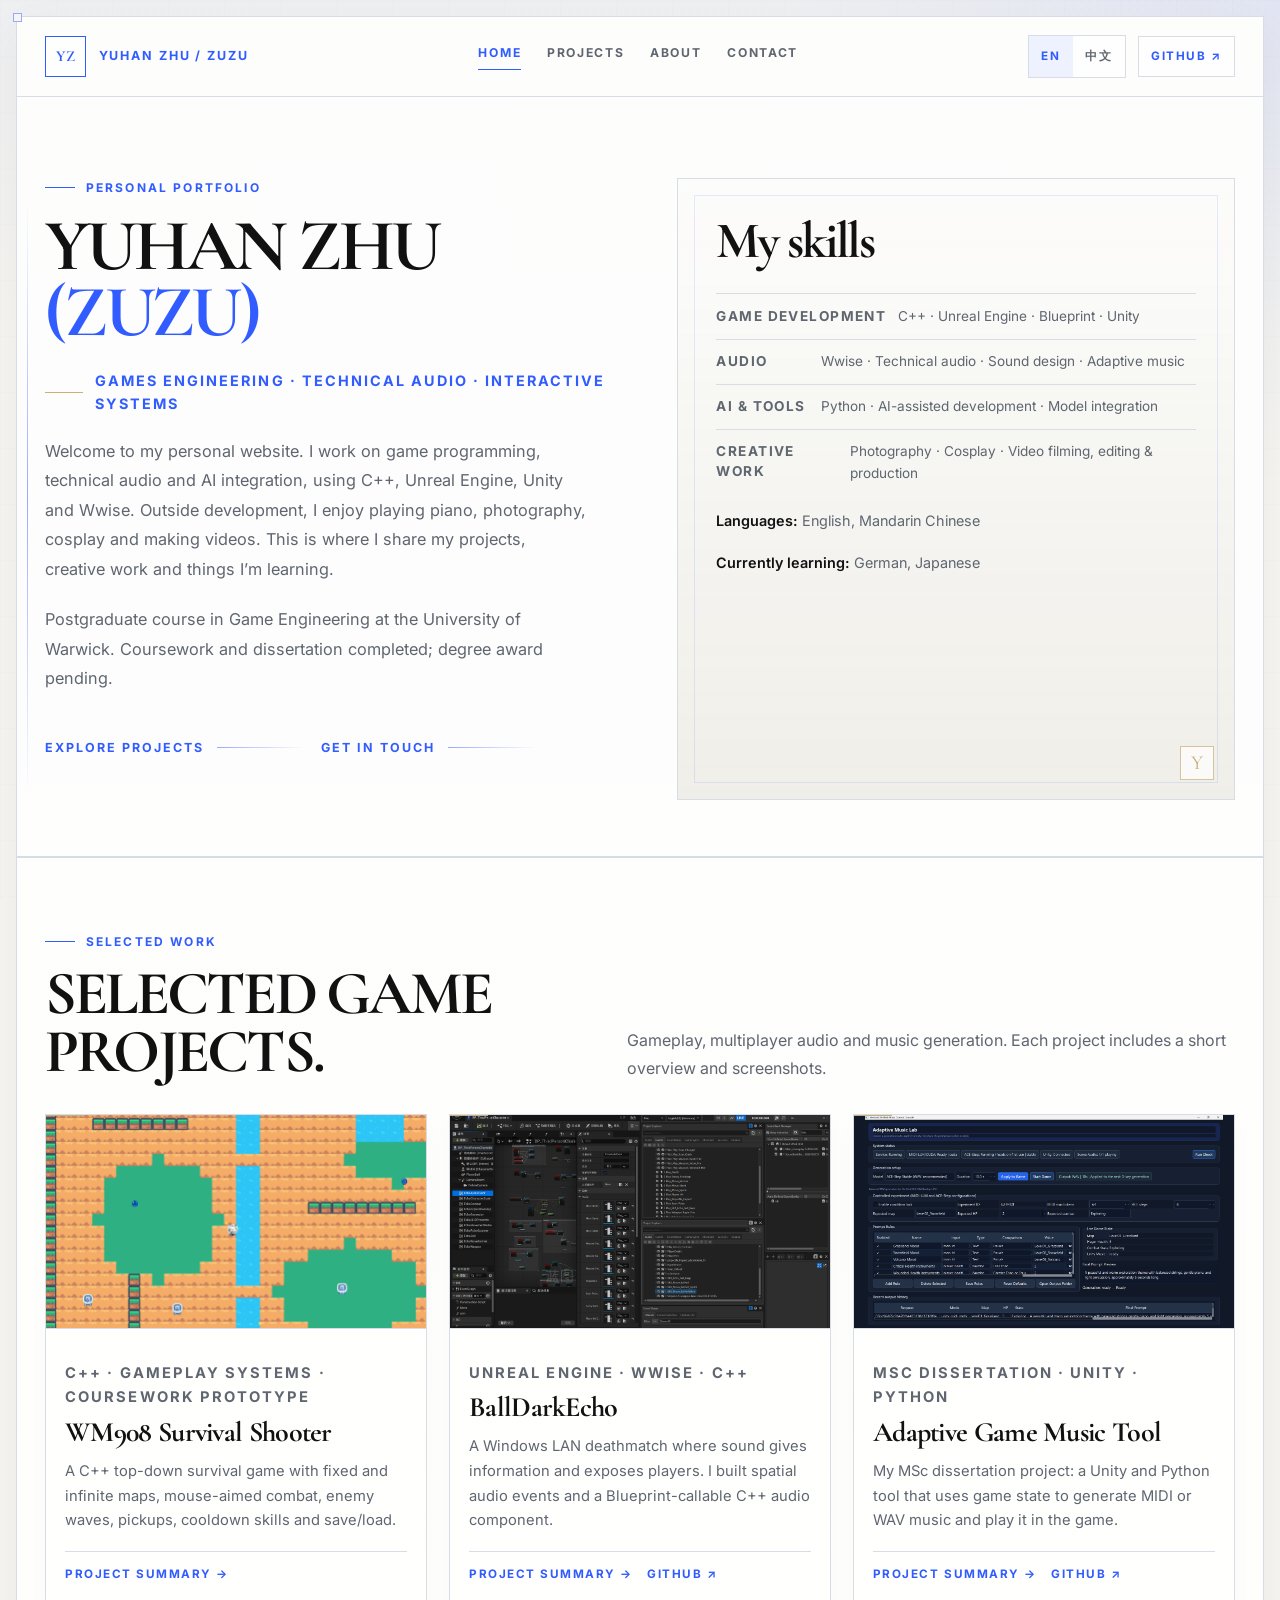
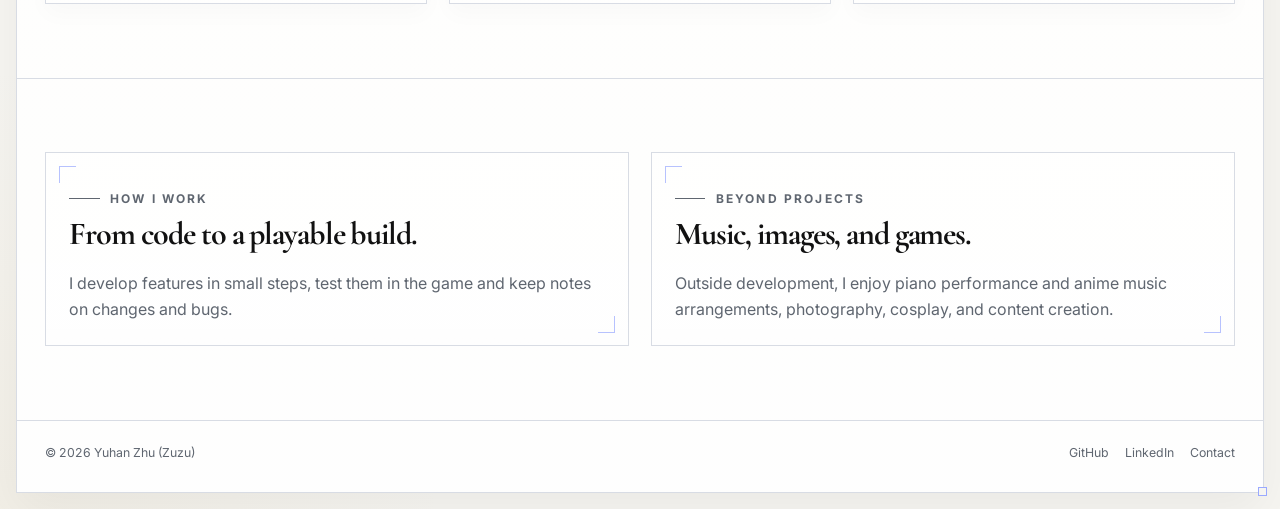
==== commit c3a40707: "Split Contact topics and reduce page heading sizes" ====
--- a/index.html
+++ b/index.html
@@ -10,7 +10,7 @@
   <link rel="preconnect" href="https://fonts.googleapis.com">
   <link rel="preconnect" href="https://fonts.gstatic.com" crossorigin>
   <link href="https://fonts.googleapis.com/css2?family=Cormorant+Garamond:wght@600;700&family=Inter:wght@400;500;600;700;800&display=swap" rel="stylesheet">
-  <link rel="stylesheet" href="assets/site.css?v=20261102-personal-skills">
+  <link rel="stylesheet" href="assets/site.css?v=20261102-contact-columns">
 </head>
 <body>
   <a class="skip-link" href="#main-content"><span data-lang="en">Skip to content</span><span data-lang="zh">跳至内容</span></a>
--- a/assets/site.css
+++ b/assets/site.css
@@ -279,7 +279,7 @@
   margin: 1.05rem 0 0;
   color: var(--text-main);
   font-family: "Cormorant Garamond", Georgia, serif;
-  font-size: clamp(3.7rem, 8.5vw, 6.5rem);
+  font-size: clamp(2.59rem, 5.95vw, 4.55rem);
   font-weight: 700;
   letter-spacing: -0.05em;
   line-height: 0.9;
@@ -579,7 +579,7 @@
 
 .page-hero { padding-top: clamp(2.8rem, 7vw, 5.7rem); padding-bottom: 3.1rem; }
 
-.page-title { max-width: 16ch; font-size: clamp(3.1rem, 6.8vw, 5.7rem); }
+.page-title { max-width: 16ch; font-size: clamp(2.17rem, 4.76vw, 3.99rem); }
 
 .page-intro { margin-top: 1.25rem; font-size: 1.02rem; }
 
@@ -654,7 +654,7 @@
   margin: 0;
   color: var(--text-main);
   font-family: "Cormorant Garamond", Georgia, serif;
-  font-size: clamp(2.7rem, 5vw, 4rem);
+  font-size: clamp(1.89rem, 3.5vw, 2.8rem);
   letter-spacing: -0.045em;
   line-height: 0.95;
 }
@@ -680,10 +680,14 @@
 .language-details p { margin: 0.4rem 0; color: var(--text-muted); font-size: 0.9rem; line-height: 1.65; }
 .language-details strong { color: var(--text-main); font-weight: 600; }
 .contact-base { margin: 1.5rem 0 0; color: var(--text-muted); }
+.contact-intro-grid { display: grid; grid-template-columns: minmax(0, 1fr) minmax(0, 1fr); gap: clamp(1.5rem, 4vw, 3rem); }
+.contact-intro-grid > * { min-width: 0; }
+.contact-intro-grid .page-title { max-width: none; }
 .contact-interests { border-left: 1px solid var(--line-soft); padding-left: clamp(1.25rem, 3vw, 2.5rem); }
 .contact-interests p:not(.eyebrow) { margin-top: 1.5rem; line-height: 1.8; }
 
 @media (max-width: 700px) {
+  .contact-intro-grid { grid-template-columns: 1fr; }
   .contact-interests { border-left: 0; border-top: 1px solid var(--line-soft); padding: 1.5rem 0 0; }
   .skills-panel .signal-list div { grid-template-columns: 1fr; gap: 0.35rem; }
   .contact-link { flex-wrap: wrap; }
@@ -735,8 +739,8 @@
   .nav-tools { width: 100%; justify-content: space-between; }
   .hero { padding-top: 3.25rem; }
   .hero > div:first-child::before { left: -0.85rem; }
-  .hero h1 { font-size: clamp(3.1rem, 17vw, 4.5rem); }
-  .page-title { font-size: clamp(2.35rem, 12.5vw, 3.2rem); }
+  .hero h1 { font-size: clamp(2.17rem, 11.9vw, 3.15rem); }
+  .page-title { font-size: clamp(1.645rem, 8.75vw, 2.24rem); }
   .hero-panel { min-height: 25rem; }
   .project-grid,
   .project-grid--all,
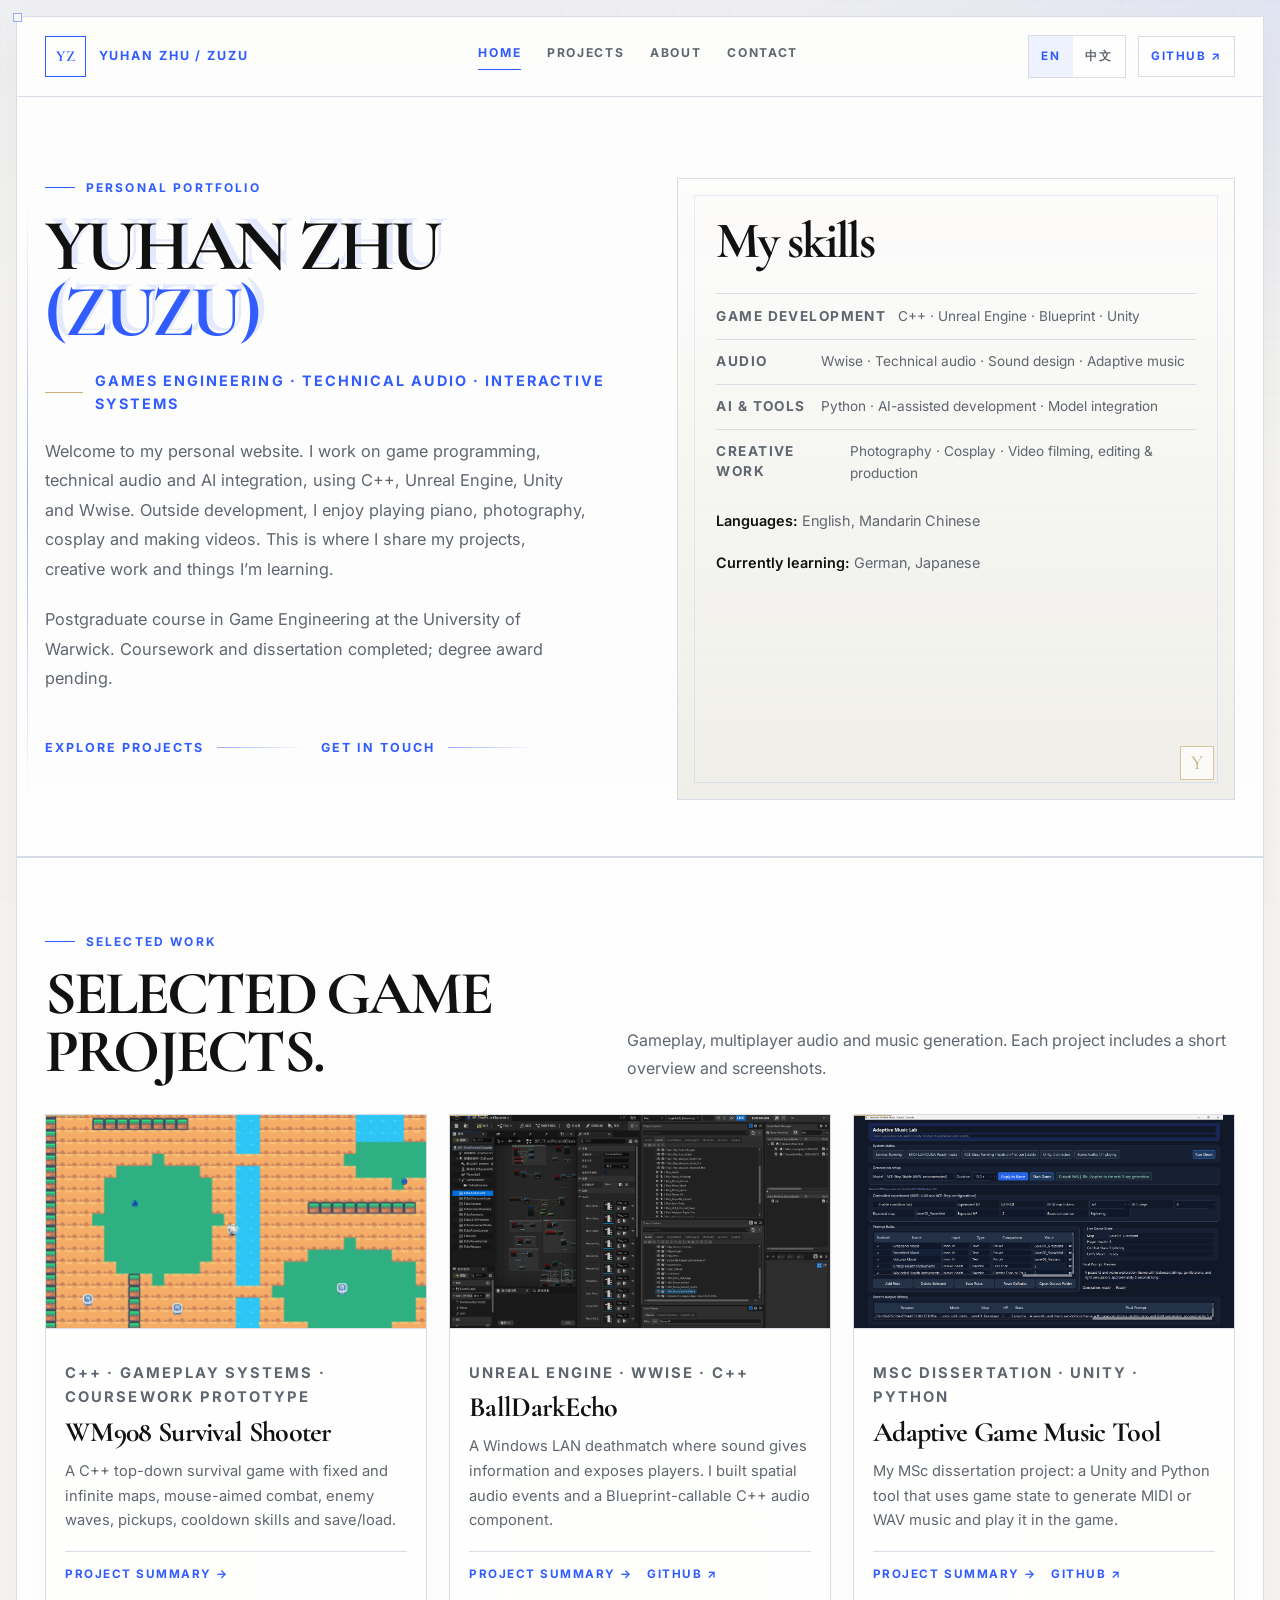
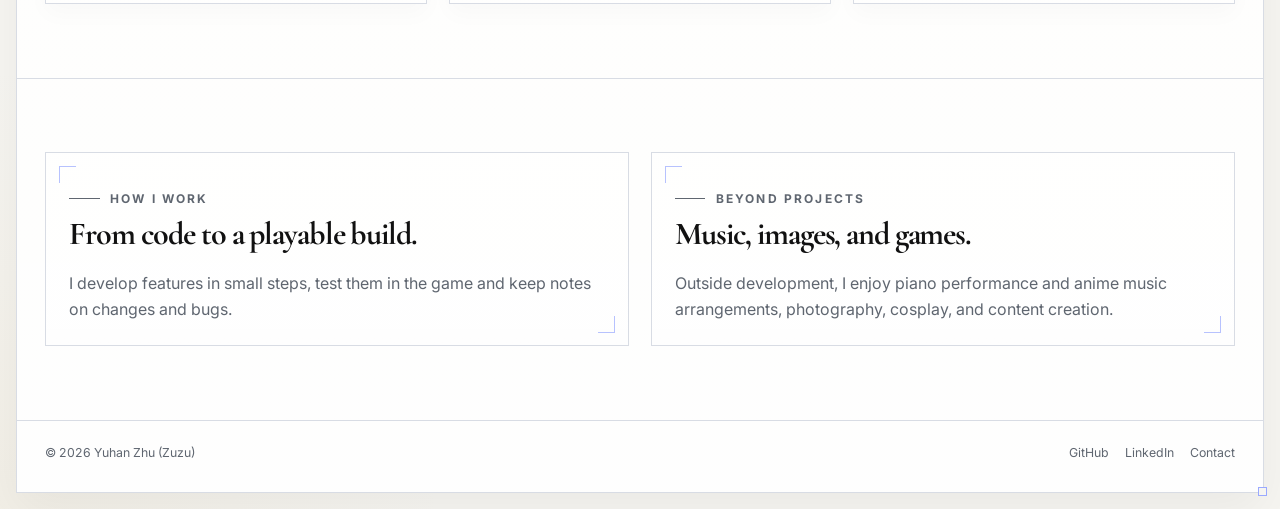
==== commit 5842d072: "Apply approved subtle blue upper-right title shadow" ====
--- a/index.html
+++ b/index.html
@@ -10,7 +10,7 @@
   <link rel="preconnect" href="https://fonts.googleapis.com">
   <link rel="preconnect" href="https://fonts.gstatic.com" crossorigin>
   <link href="https://fonts.googleapis.com/css2?family=Cormorant+Garamond:wght@600;700&family=Inter:wght@400;500;600;700;800&display=swap" rel="stylesheet">
-  <link rel="stylesheet" href="assets/site.css?v=20261102-contact-columns">
+  <link rel="stylesheet" href="assets/site.css?v=20261102-title-shadow">
 </head>
 <body>
   <a class="skip-link" href="#main-content"><span data-lang="en">Skip to content</span><span data-lang="zh">跳至内容</span></a>
--- a/assets/site.css
+++ b/assets/site.css
@@ -288,6 +288,12 @@
 
 .hero h1 > span { color: var(--text-main); }
 .hero h1 > span > span { color: var(--blue-main); }
+
+.hero h1,
+.page-title,
+.contact-panel h2 {
+  text-shadow: 6px -5px 0 rgba(49, 92, 255, 0.12);
+}
 
 .hero-role {
   display: flex;
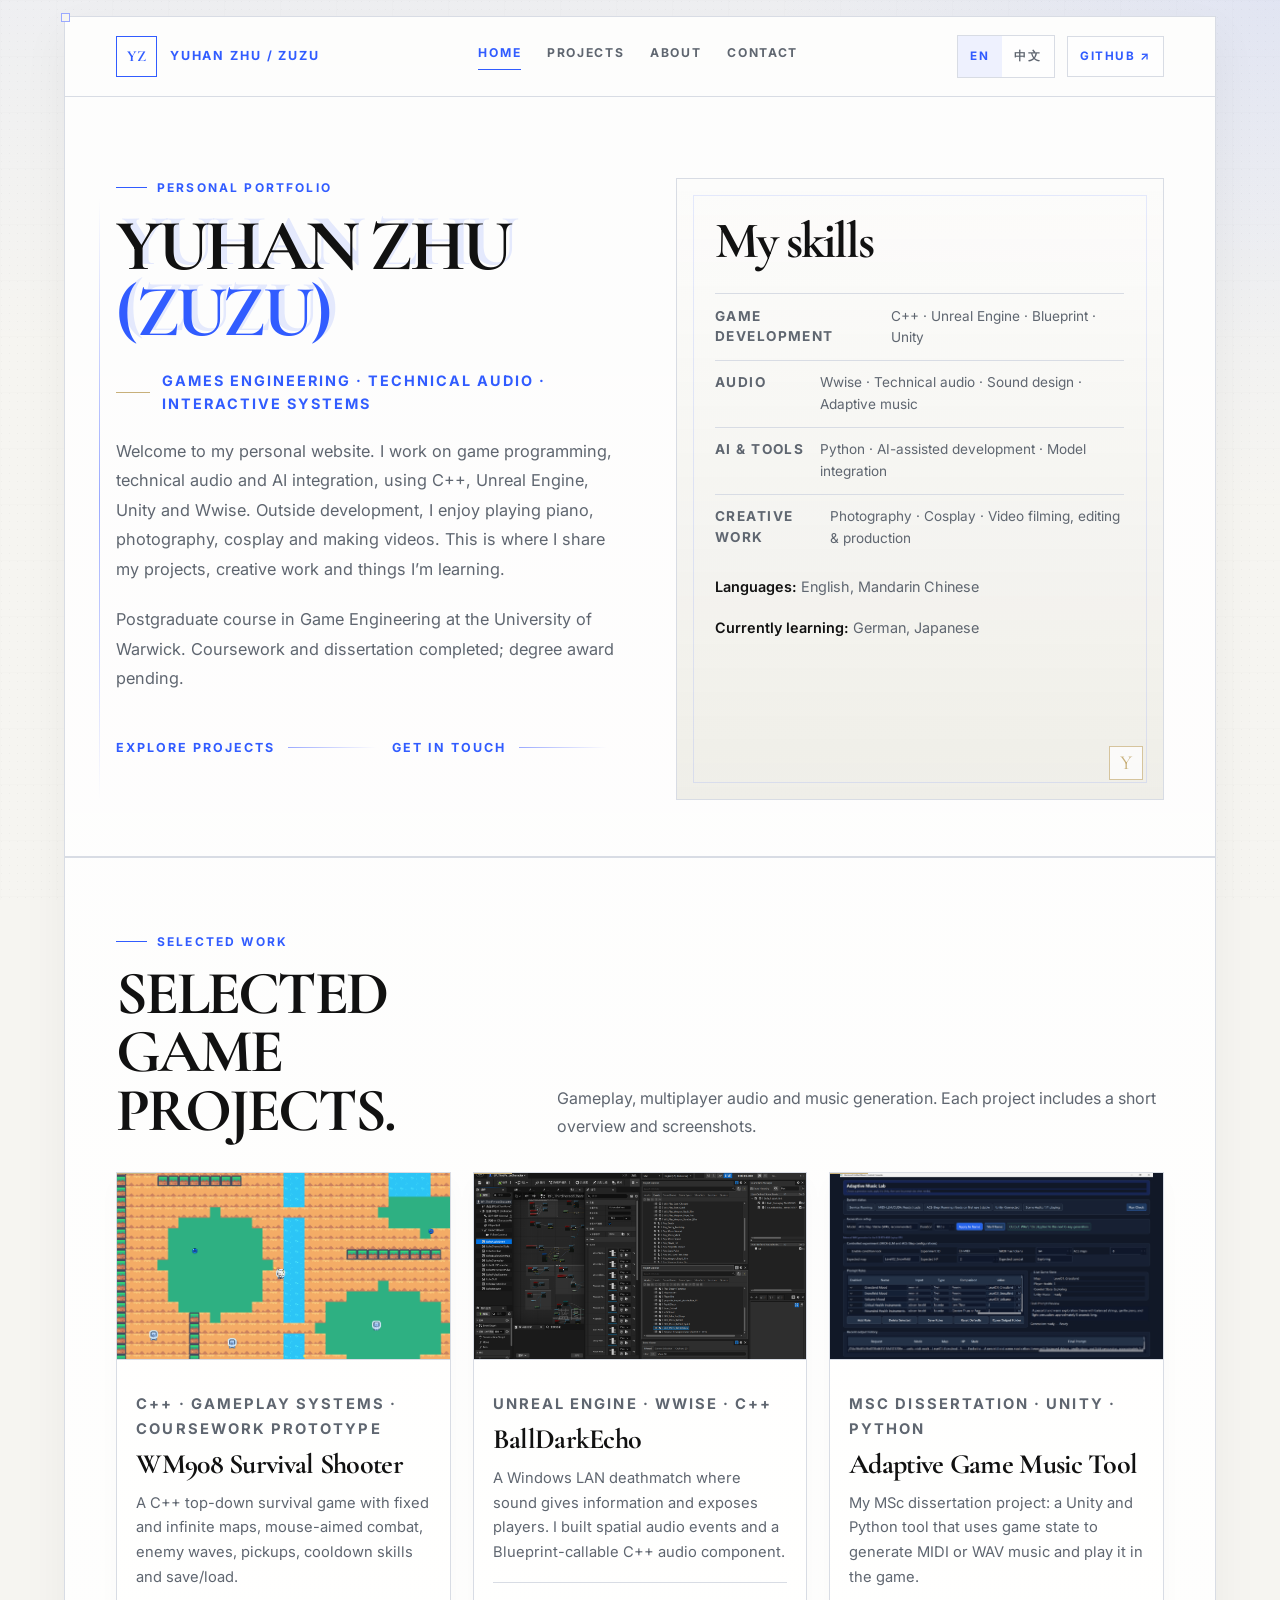
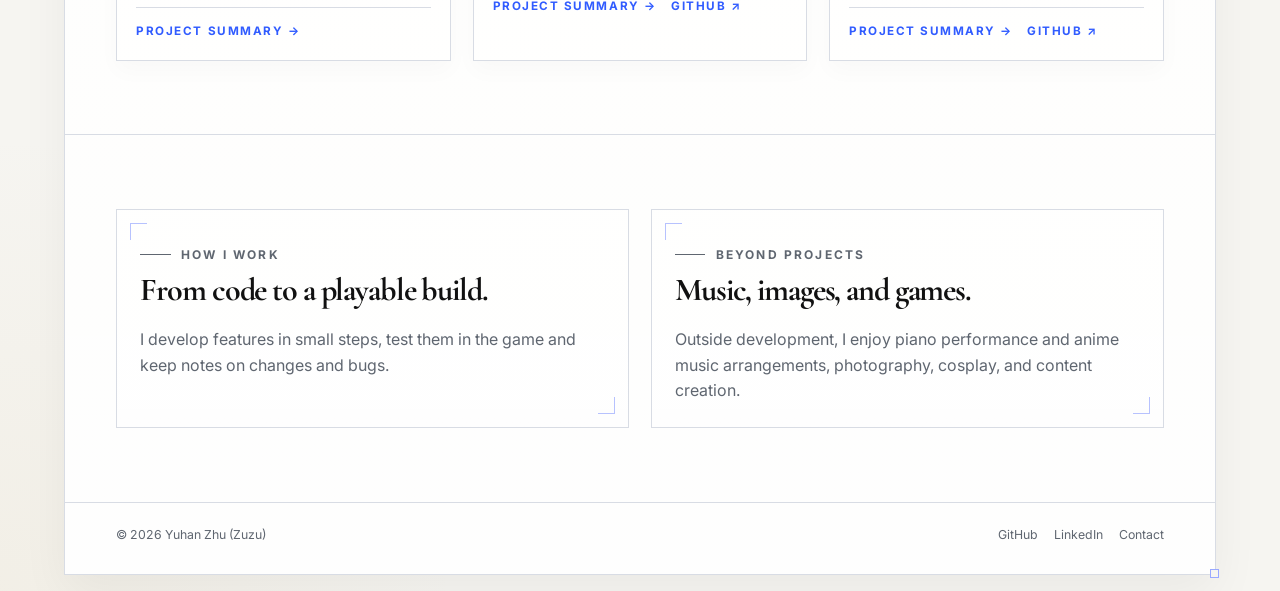
==== commit fe476e97: "Increase desktop page gutters while preserving mobile spacing" ====
--- a/index.html
+++ b/index.html
@@ -10,7 +10,7 @@
   <link rel="preconnect" href="https://fonts.googleapis.com">
   <link rel="preconnect" href="https://fonts.gstatic.com" crossorigin>
   <link href="https://fonts.googleapis.com/css2?family=Cormorant+Garamond:wght@600;700&family=Inter:wght@400;500;600;700;800&display=swap" rel="stylesheet">
-  <link rel="stylesheet" href="assets/site.css?v=20261102-title-shadow">
+  <link rel="stylesheet" href="assets/site.css?v=20261102-page-spacing">
 </head>
 <body>
   <a class="skip-link" href="#main-content"><span data-lang="en">Skip to content</span><span data-lang="zh">跳至内容</span></a>
--- a/assets/site.css
+++ b/assets/site.css
@@ -10,7 +10,7 @@
   --blue-line: #9aa9ff;
   --gold-main: #c8b07a;
   --shadow-soft: 0 18px 45px rgba(17, 17, 17, 0.05);
-  --content-width: 1380px;
+  --content-width: 1280px;
 }
 
 * { box-sizing: border-box; }
@@ -71,7 +71,7 @@
 
 .site-shell {
   position: relative;
-  width: min(calc(100% - 32px), var(--content-width));
+  width: min(calc(100% - clamp(32px, 10vw, 160px)), var(--content-width));
   min-height: calc(100vh - 32px);
   margin: 16px auto;
   border: 1px solid var(--line-soft);
@@ -100,8 +100,8 @@
 .section,
 .site-footer {
   position: relative;
-  padding-right: clamp(18px, 3vw, 28px);
-  padding-left: clamp(18px, 3vw, 28px);
+  padding-right: clamp(24px, 4vw, 64px);
+  padding-left: clamp(24px, 4vw, 64px);
 }
 
 .topbar {
@@ -729,6 +729,7 @@
 html[data-language="zh"] [data-lang-block="zh"] { display: block; }
 
 @media (max-width: 980px) {
+  .site-shell { width: calc(100% - 48px); }
   .topbar { align-items: flex-start; flex-direction: column; }
   .site-nav { justify-content: flex-start; }
   .hero,
@@ -738,6 +739,7 @@
 }
 
 @media (max-width: 620px) {
+  .topbar, .hero, .page-hero, .section, .site-footer { padding-left: 18px; padding-right: 18px; }
   .site-shell { width: min(calc(100% - 18px), var(--content-width)); margin: 9px auto; }
   .topbar { gap: 0.7rem; }
   .site-nav { gap: 0.75rem 1rem; }
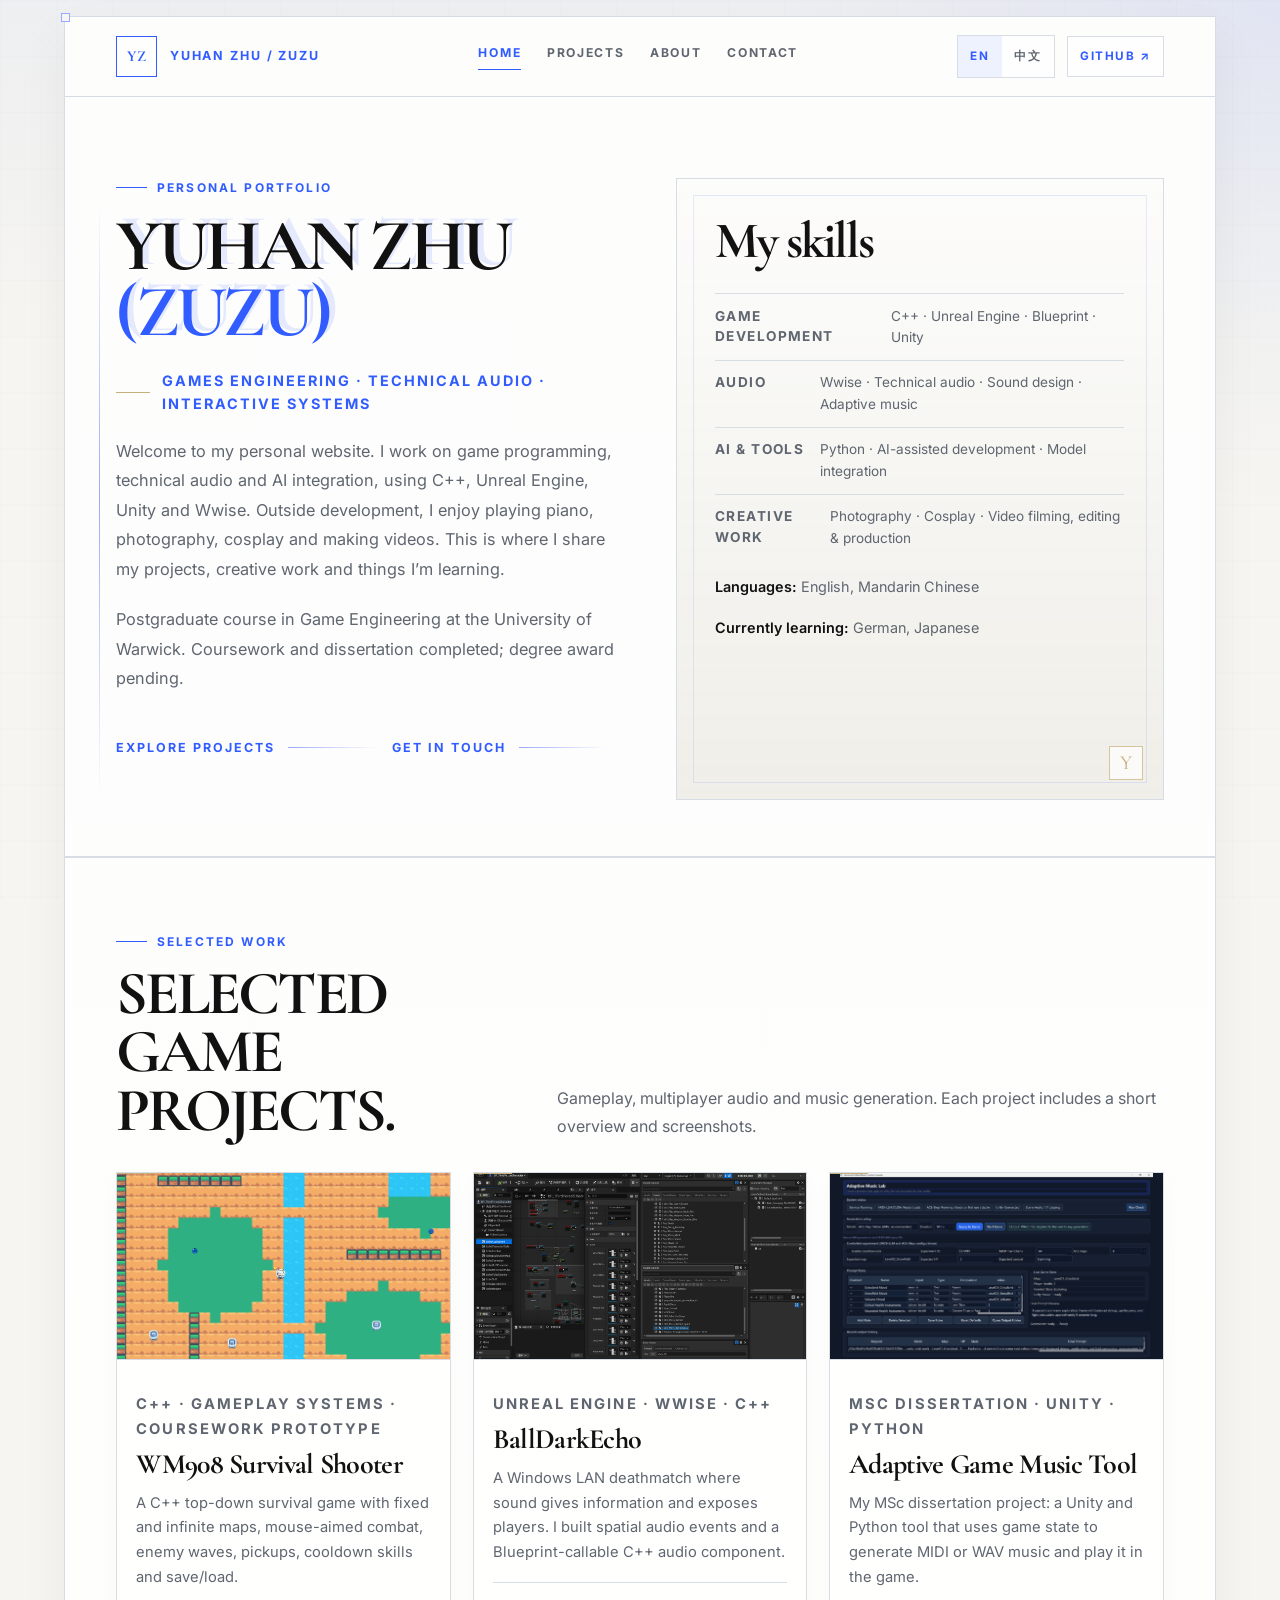
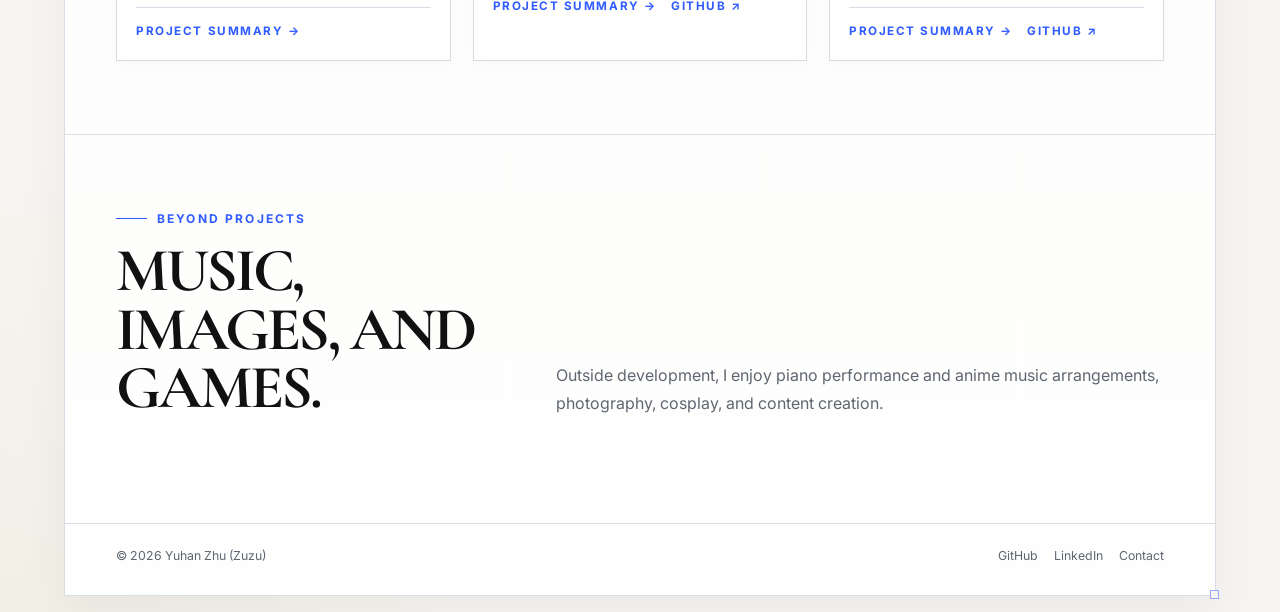
==== commit e1403716: "Replace homepage work-style cards with a standalone interests section" ====
--- a/index.html
+++ b/index.html
@@ -112,18 +112,13 @@
         </div>
       </section>
 
-      <section class="section" aria-labelledby="approach-title">
-        <div class="info-grid">
-          <article class="info-card">
-            <p class="eyebrow"><span data-lang="en">How I work</span><span data-lang="zh">我的工作方式</span></p>
-            <h2 id="approach-title"><span data-lang="en">From code to a playable build.</span><span data-lang="zh">从代码到可运行的版本。</span></h2>
-            <p><span data-lang-block="en">I develop features in small steps, test them in the game and keep notes on changes and bugs.</span><span data-lang-block="zh">我习惯逐步实现功能，放进游戏里测试，并记录改动和遇到的问题。</span></p>
-          </article>
-          <article class="info-card">
+      <section class="section" aria-labelledby="beyond-projects-title">
+        <div class="section-head">
+          <div>
             <p class="eyebrow"><span data-lang="en">Beyond projects</span><span data-lang="zh">项目之外</span></p>
-            <h2><span data-lang="en">Music, images, and games.</span><span data-lang="zh">音乐、影像与游戏。</span></h2>
-            <p><span data-lang-block="en">Outside development, I enjoy piano performance and anime music arrangements, photography, cosplay, and content creation.</span><span data-lang-block="zh">开发之外，我喜欢钢琴演奏与动漫音乐改编，也关注摄影、Cosplay 和内容创作。</span></p>
-          </article>
+            <h2 class="section-title" id="beyond-projects-title"><span data-lang="en">Music, images, and games.</span><span data-lang="zh">音乐、影像与游戏。</span></h2>
+          </div>
+          <p class="section-intro"><span data-lang-block="en">Outside development, I enjoy piano performance and anime music arrangements, photography, cosplay, and content creation.</span><span data-lang-block="zh">开发之外，我喜欢钢琴演奏与动漫音乐改编，也关注摄影、Cosplay 和内容创作。</span></p>
         </div>
       </section>
     </main>
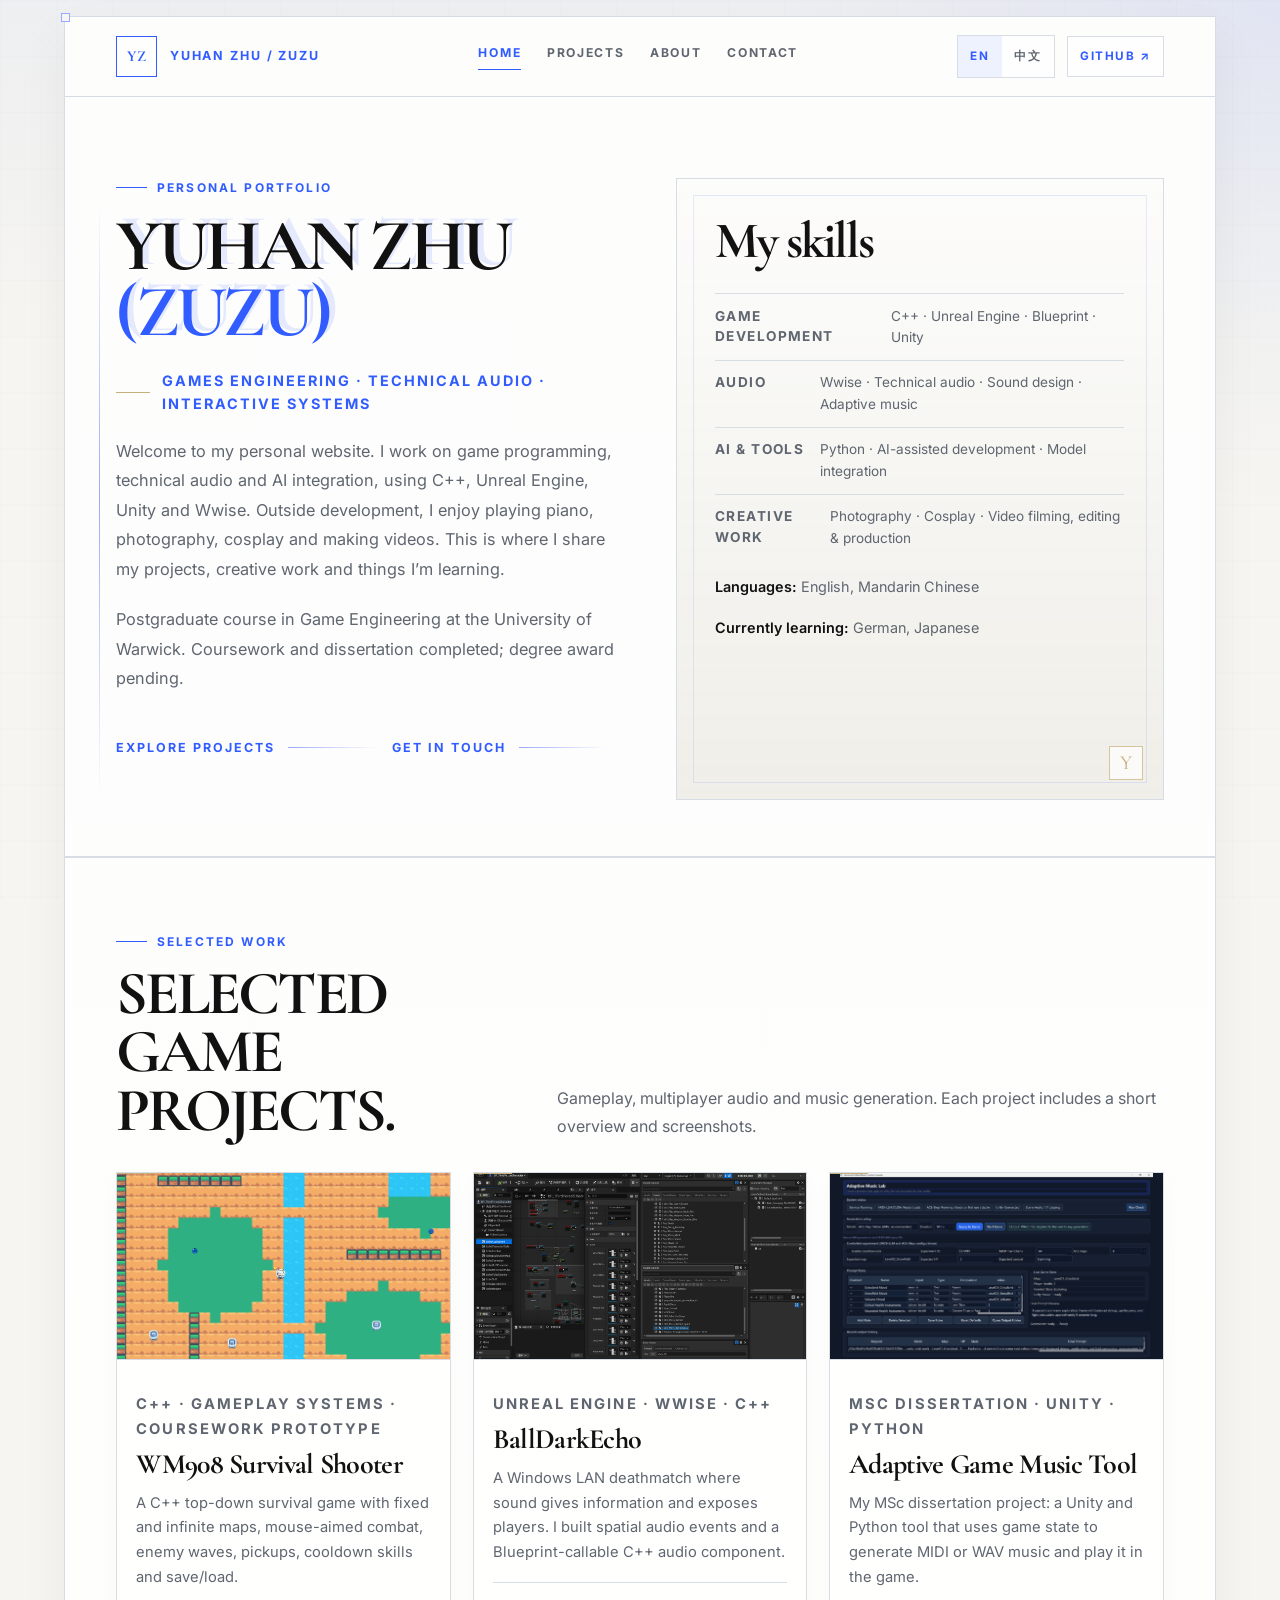
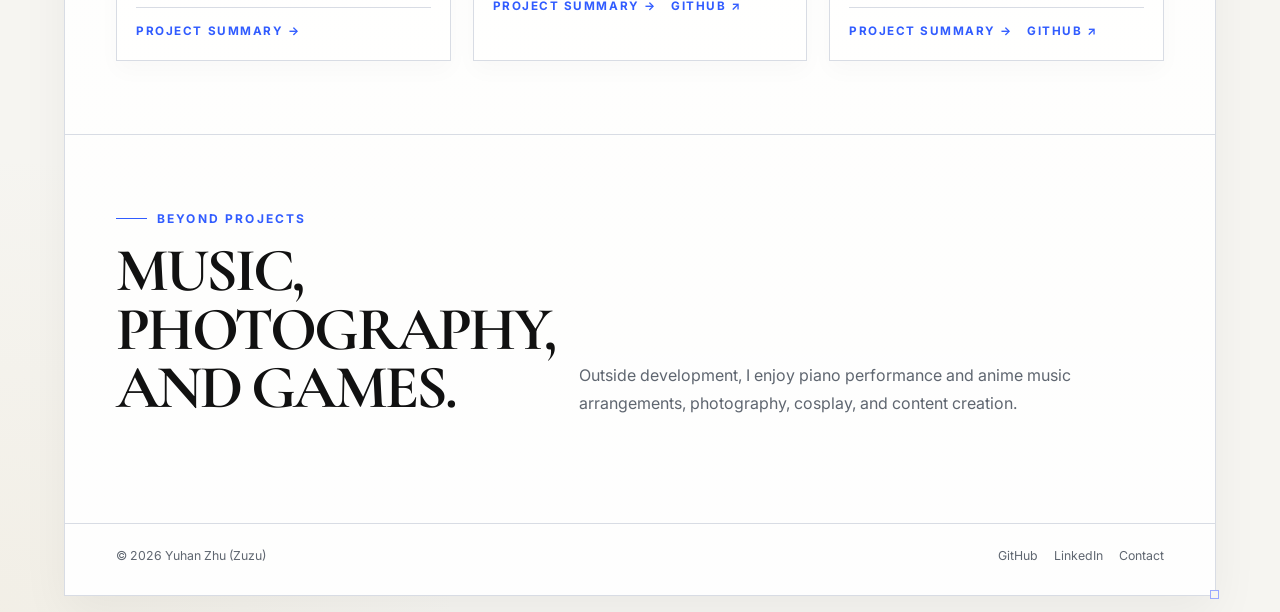
==== commit b4b474bc: "Use photography in the homepage interests heading" ====
--- a/index.html
+++ b/index.html
@@ -116,7 +116,7 @@
         <div class="section-head">
           <div>
             <p class="eyebrow"><span data-lang="en">Beyond projects</span><span data-lang="zh">项目之外</span></p>
-            <h2 class="section-title" id="beyond-projects-title"><span data-lang="en">Music, images, and games.</span><span data-lang="zh">音乐、影像与游戏。</span></h2>
+            <h2 class="section-title" id="beyond-projects-title"><span data-lang="en">Music, photography, and games.</span><span data-lang="zh">音乐、摄影与游戏。</span></h2>
           </div>
           <p class="section-intro"><span data-lang-block="en">Outside development, I enjoy piano performance and anime music arrangements, photography, cosplay, and content creation.</span><span data-lang-block="zh">开发之外，我喜欢钢琴演奏与动漫音乐改编，也关注摄影、Cosplay 和内容创作。</span></p>
         </div>
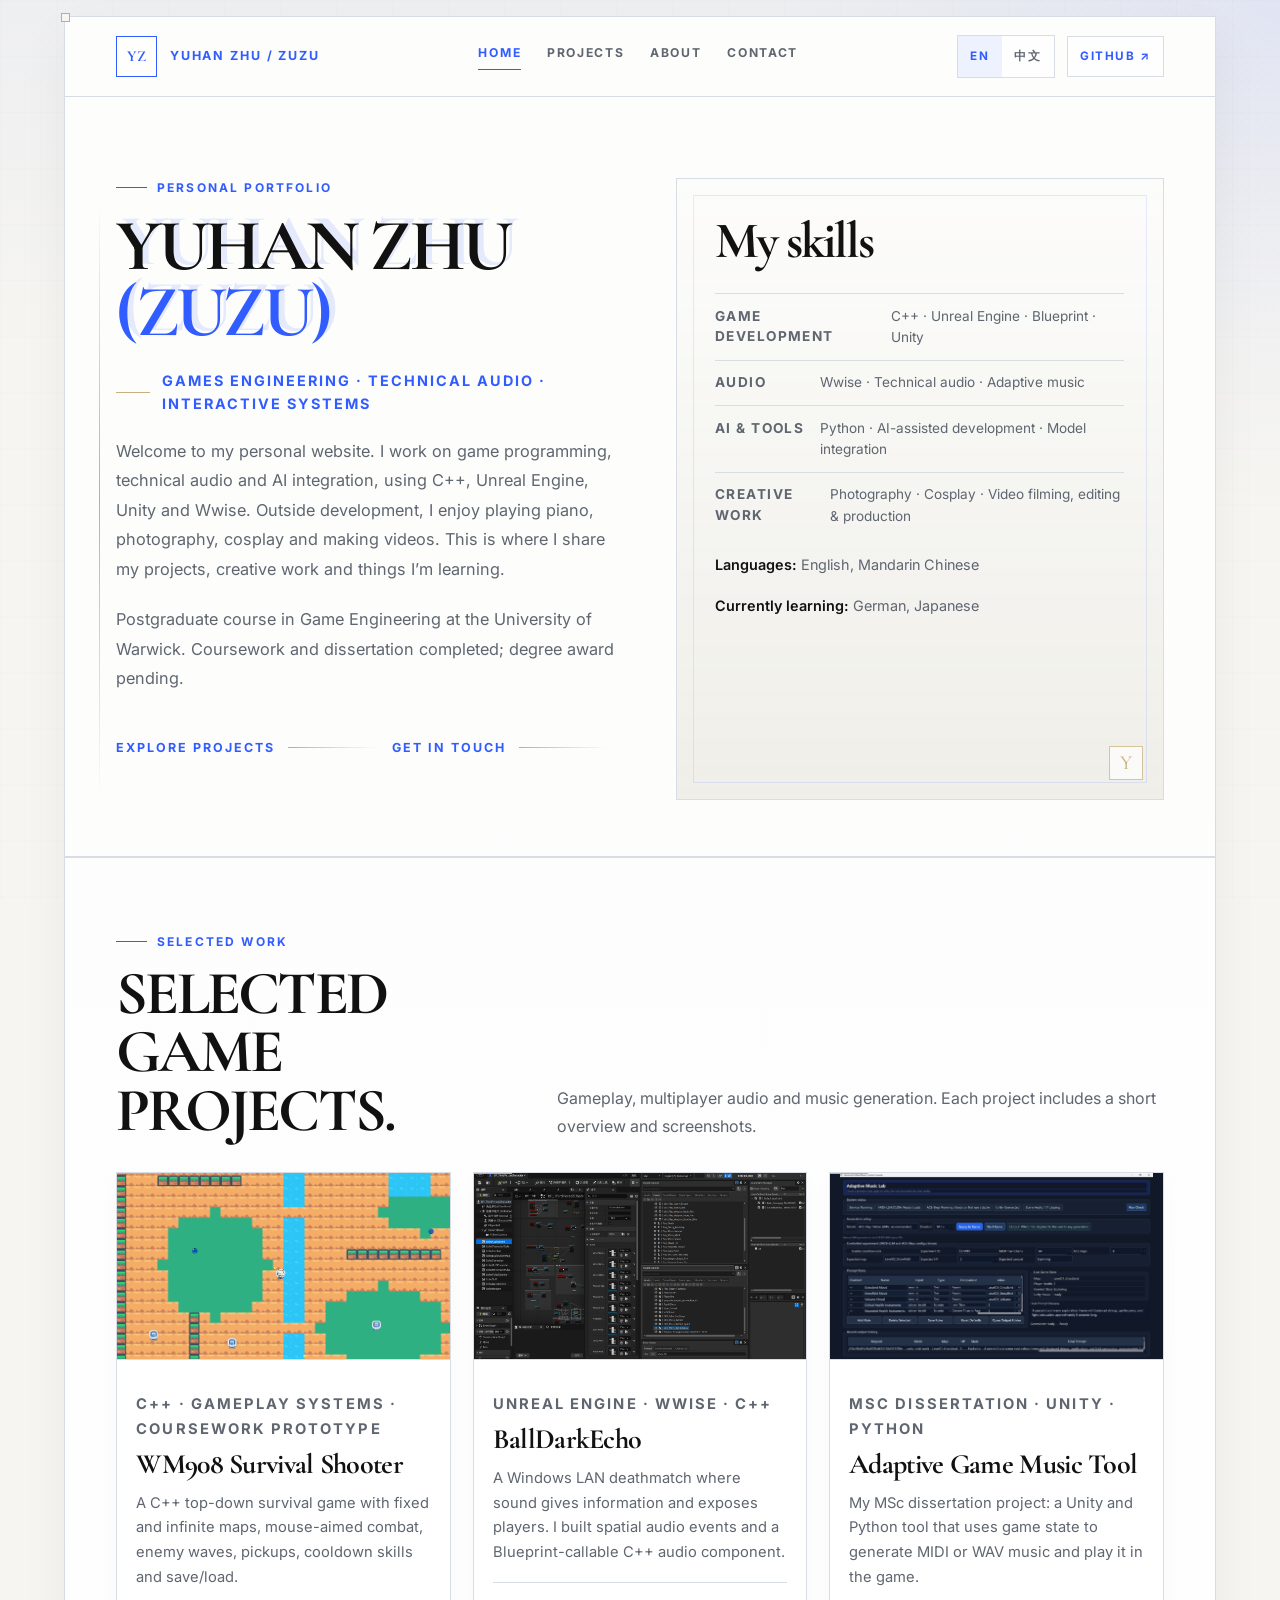
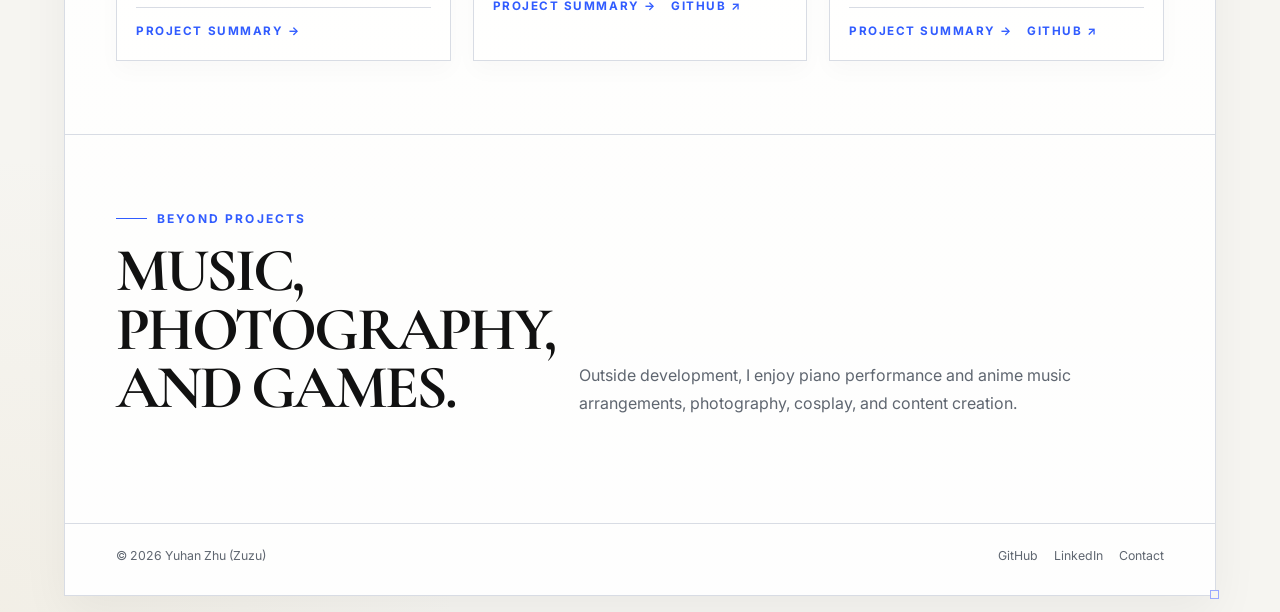
==== commit d7b2424e: "Remove sound design from the homepage skills list" ====
--- a/index.html
+++ b/index.html
@@ -59,7 +59,7 @@
             <h2><span data-lang="en">My skills</span><span data-lang="zh">我的技能</span></h2>
             <div class="signal-list">
               <div><strong><span data-lang="en">Game development</span><span data-lang="zh">游戏开发</span></strong><span>C++ · Unreal Engine · Blueprint · Unity</span></div>
-              <div><strong><span data-lang="en">Audio</span><span data-lang="zh">音频</span></strong><span><span data-lang="en">Wwise · Technical audio · Sound design · Adaptive music</span><span data-lang="zh">Wwise · 技术音频 · 音效设计 · 自适应音乐</span></span></div>
+              <div><strong><span data-lang="en">Audio</span><span data-lang="zh">音频</span></strong><span><span data-lang="en">Wwise · Technical audio · Adaptive music</span><span data-lang="zh">Wwise · 技术音频 · 自适应音乐</span></span></div>
               <div><strong><span data-lang="en">AI &amp; tools</span><span data-lang="zh">AI 与工具</span></strong><span><span data-lang="en">Python · AI-assisted development · Model integration</span><span data-lang="zh">Python · AI 辅助开发 · 模型集成</span></span></div>
               <div><strong><span data-lang="en">Creative work</span><span data-lang="zh">影像与创作</span></strong><span><span data-lang="en">Photography · Cosplay · Video filming, editing &amp; production</span><span data-lang="zh">摄影 · Cosplay · 视频拍摄、剪辑与制作</span></span></div>
             </div>
